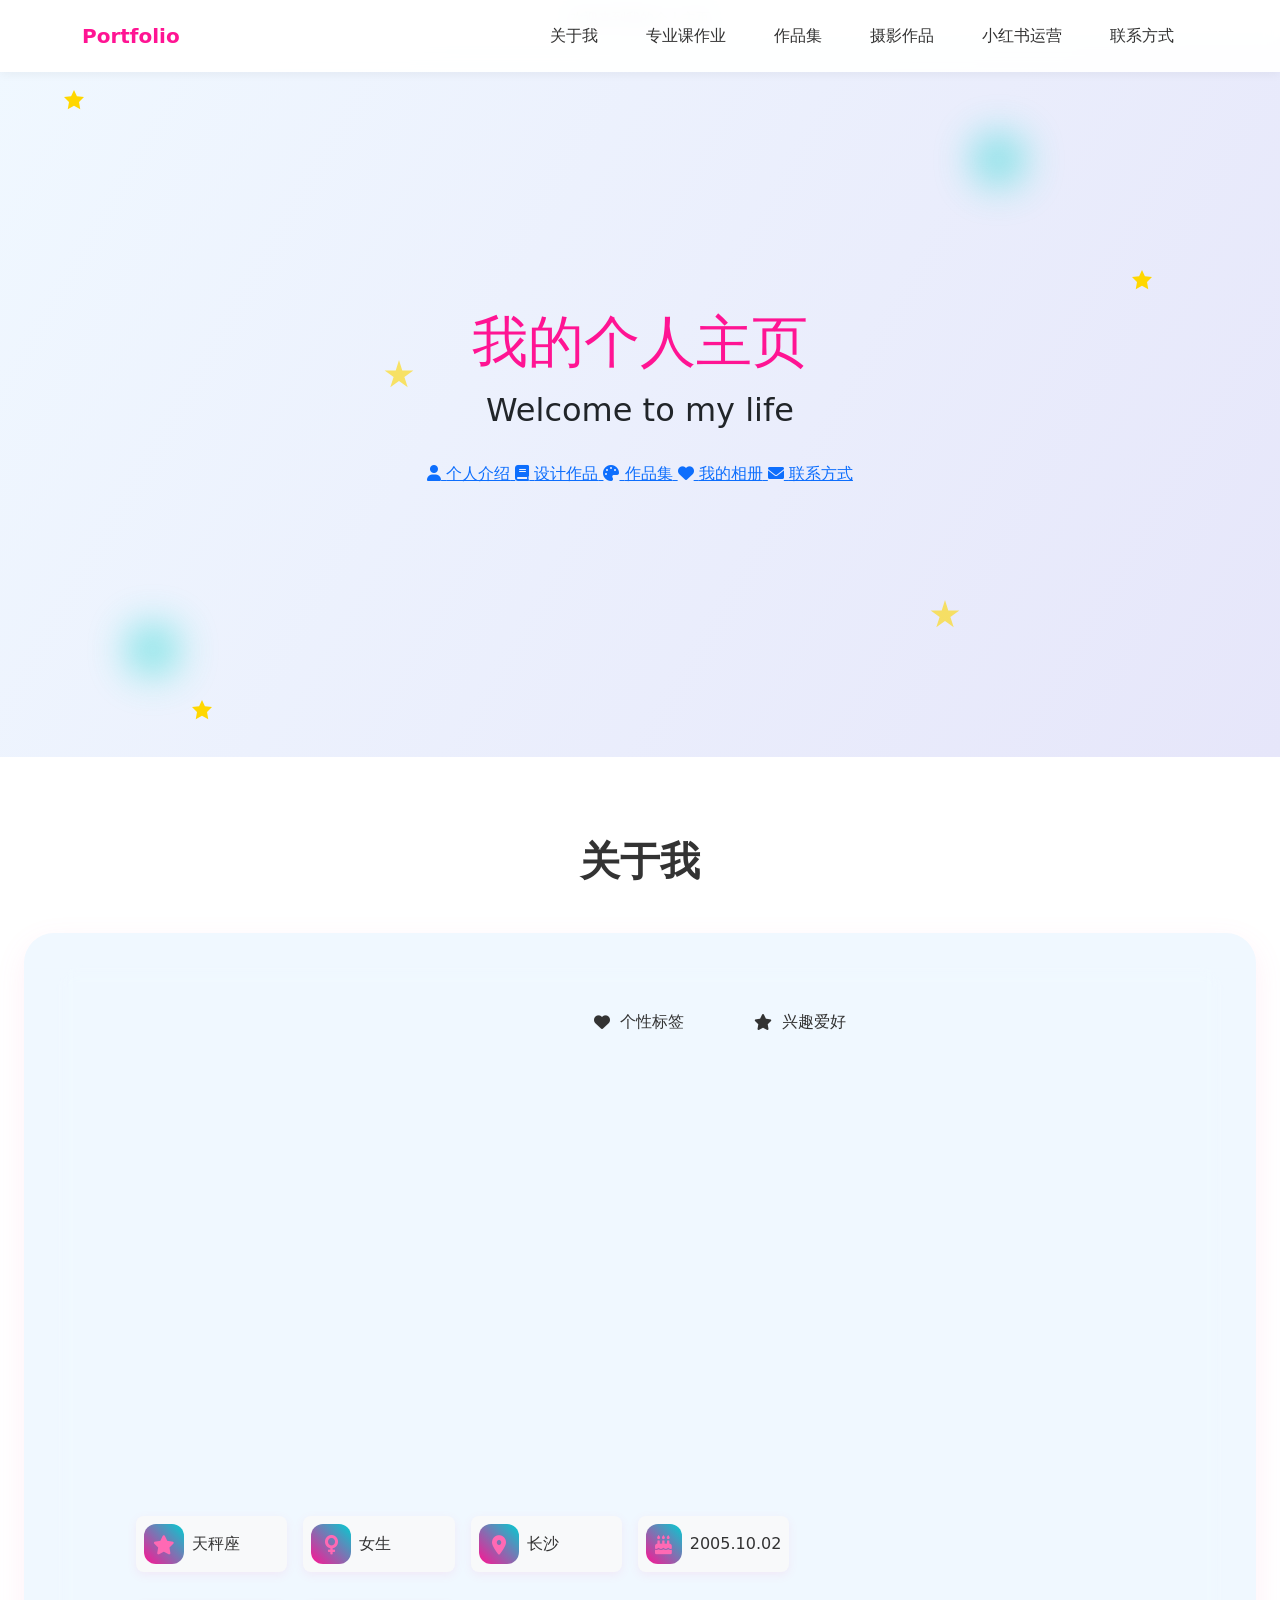
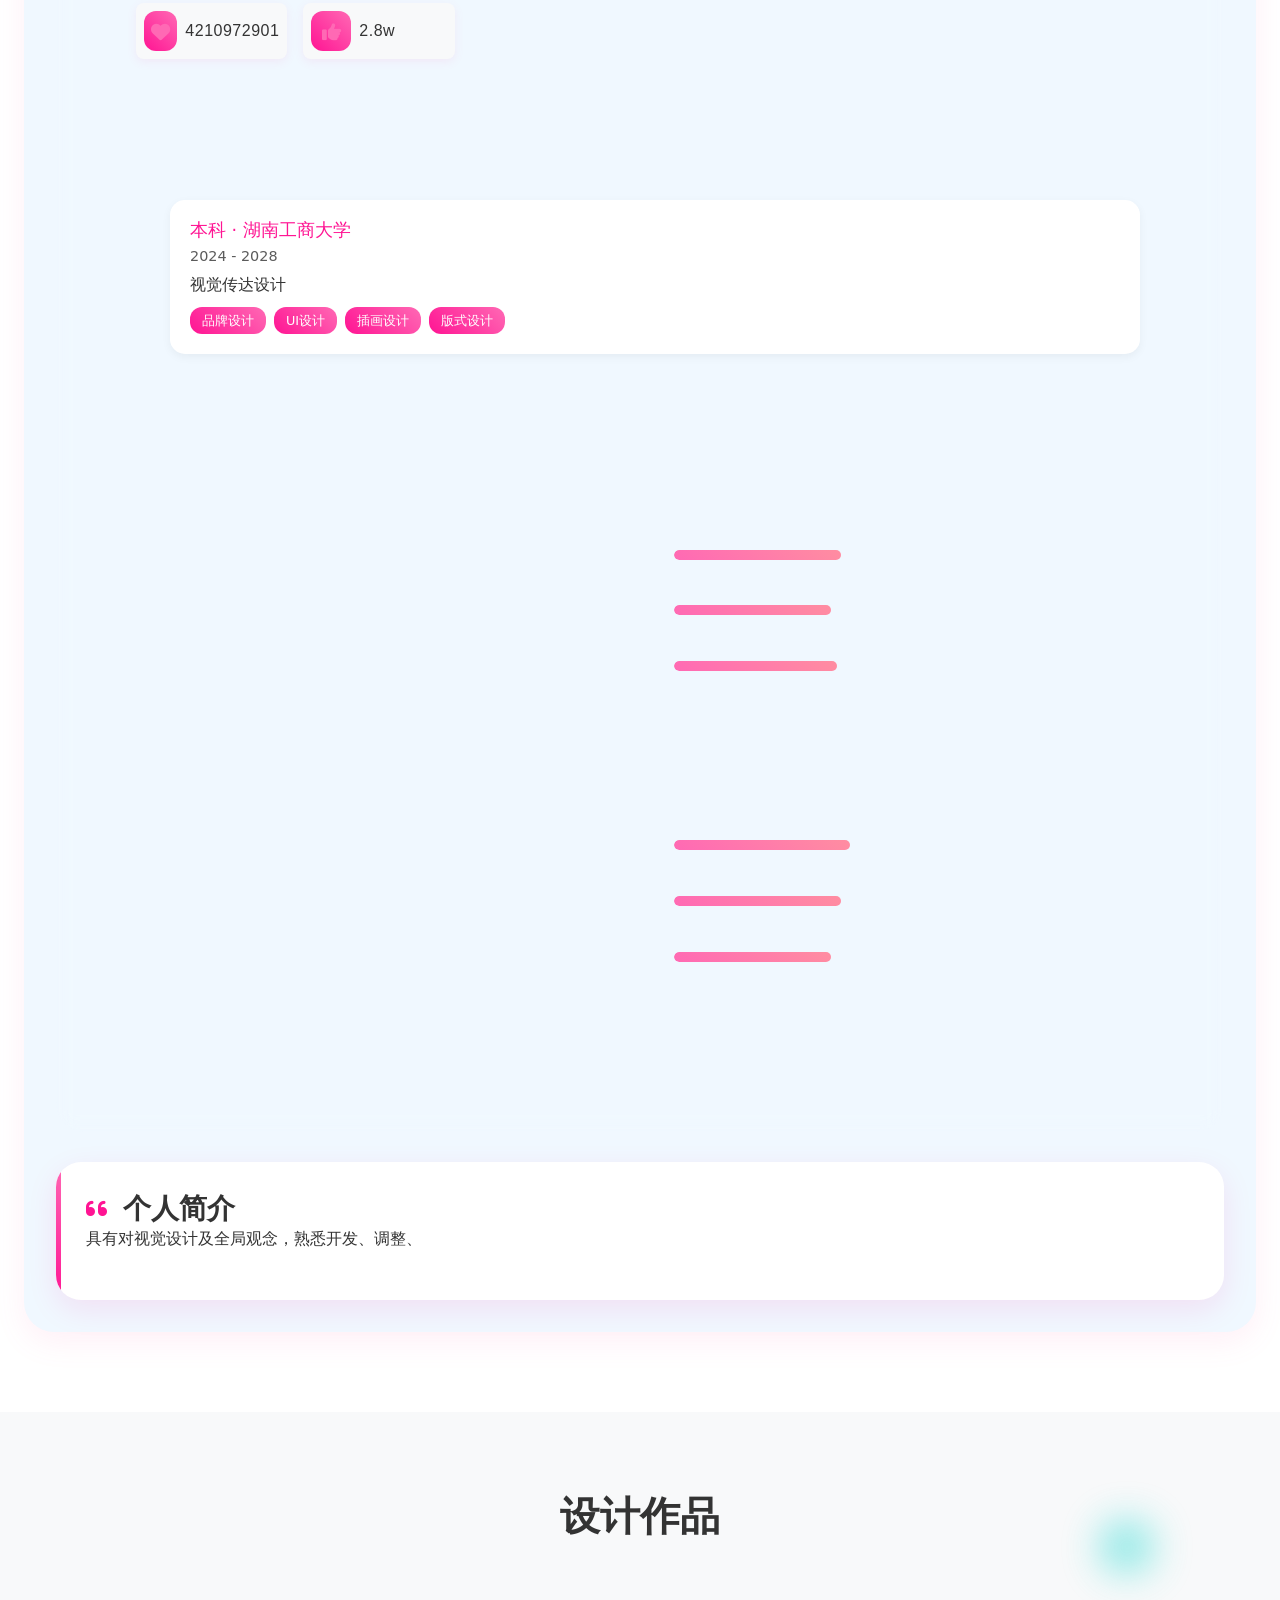
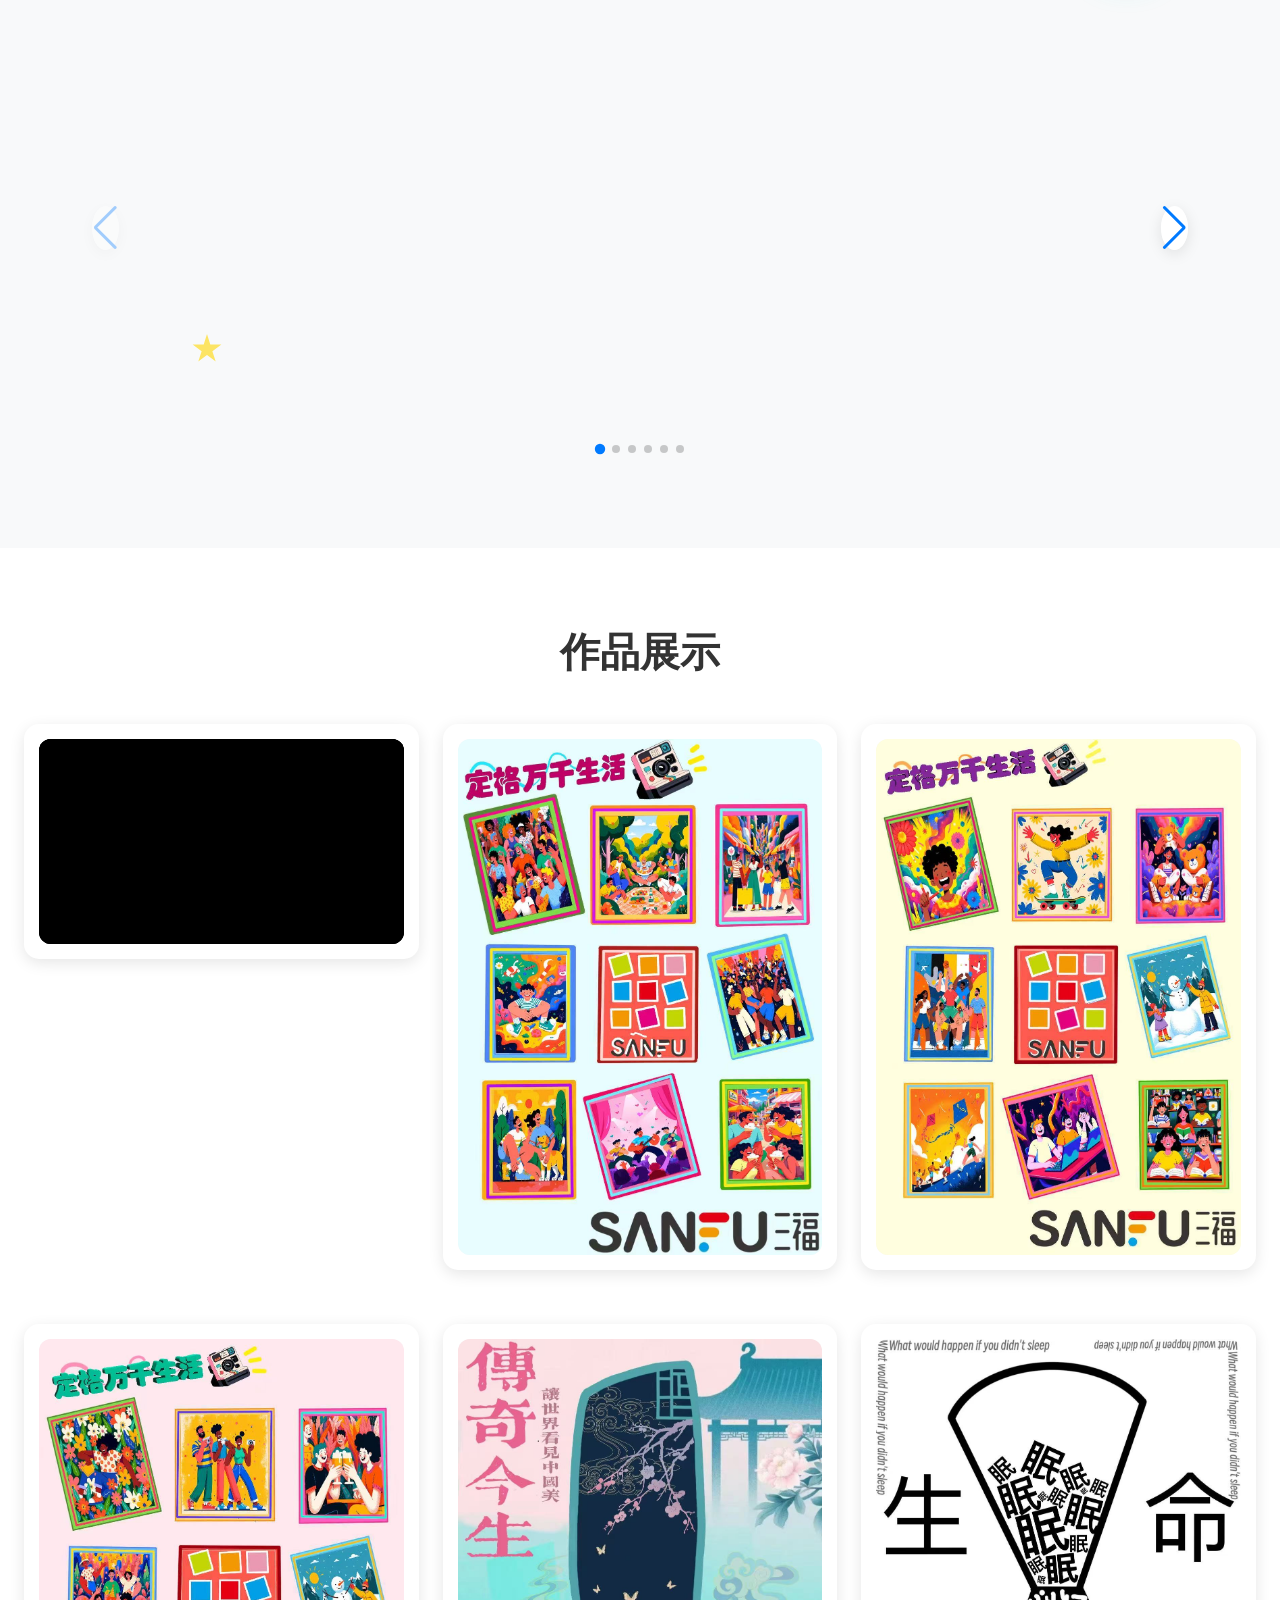
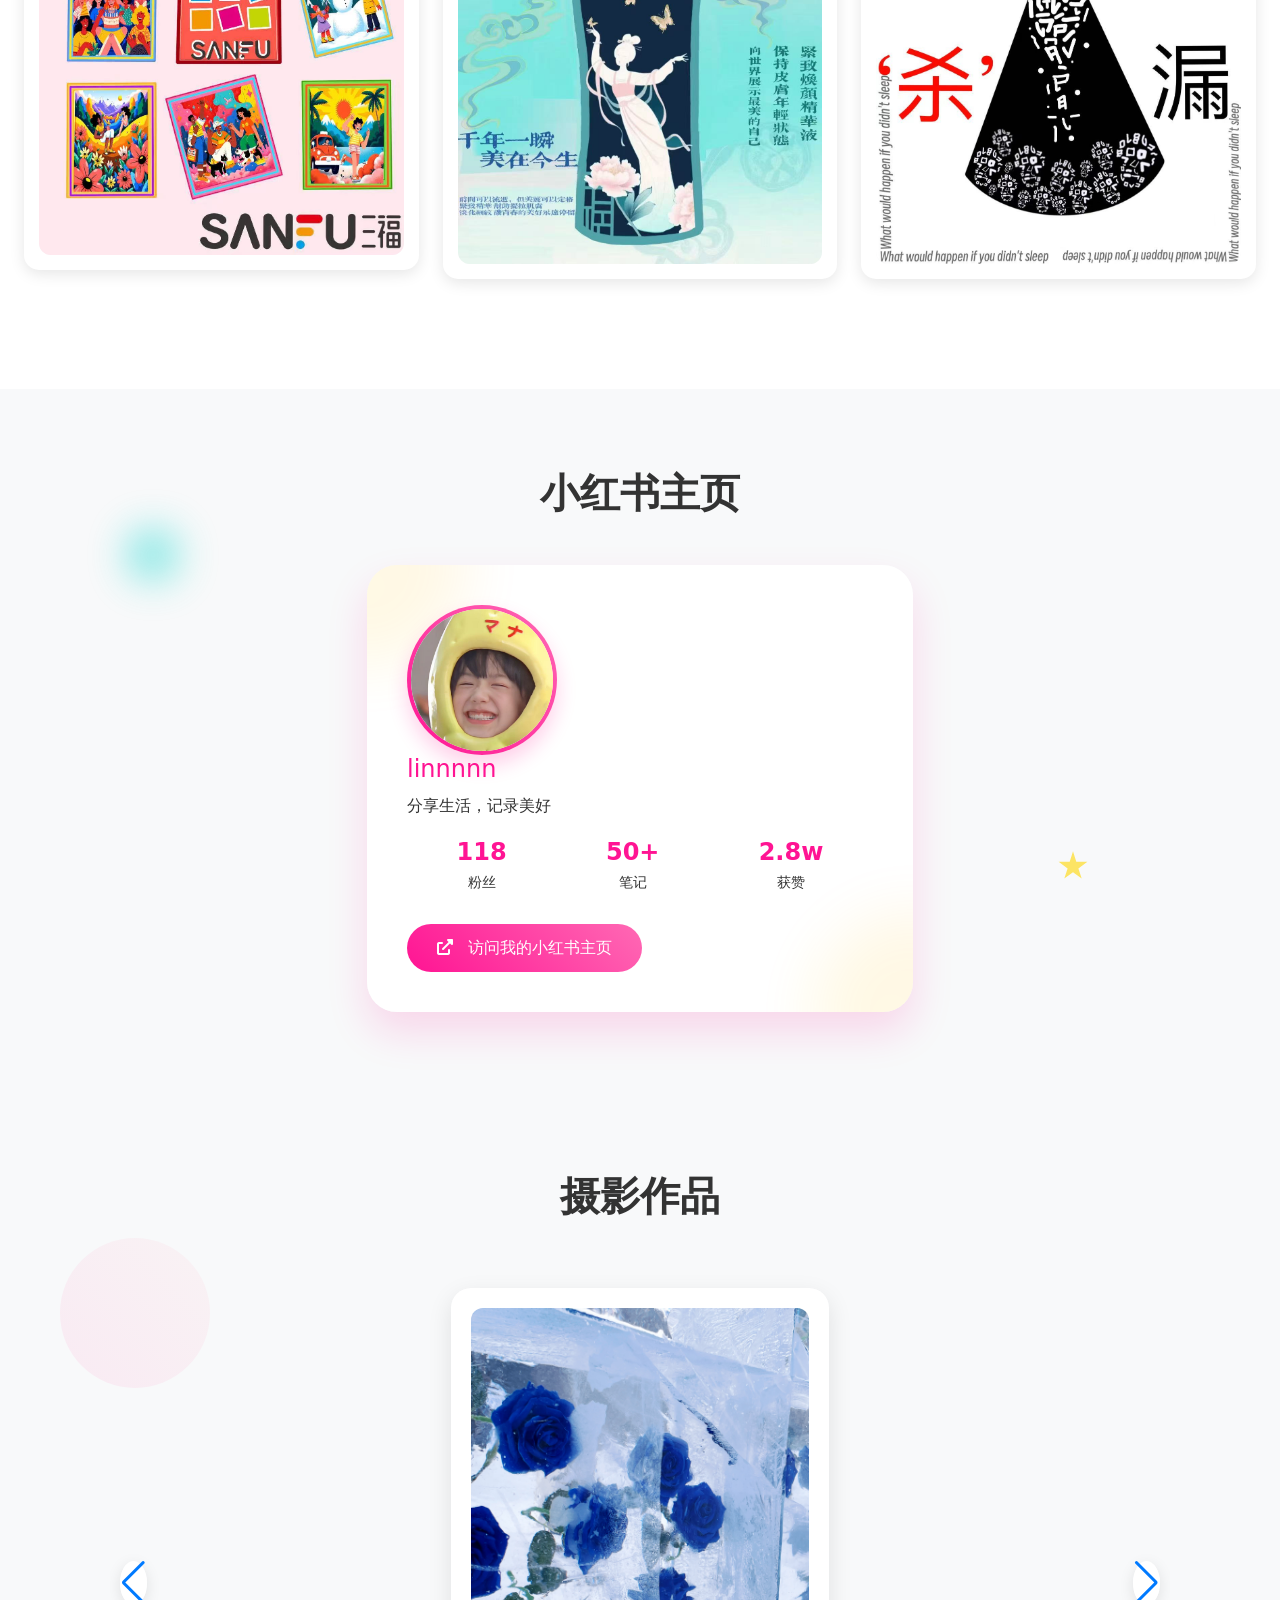
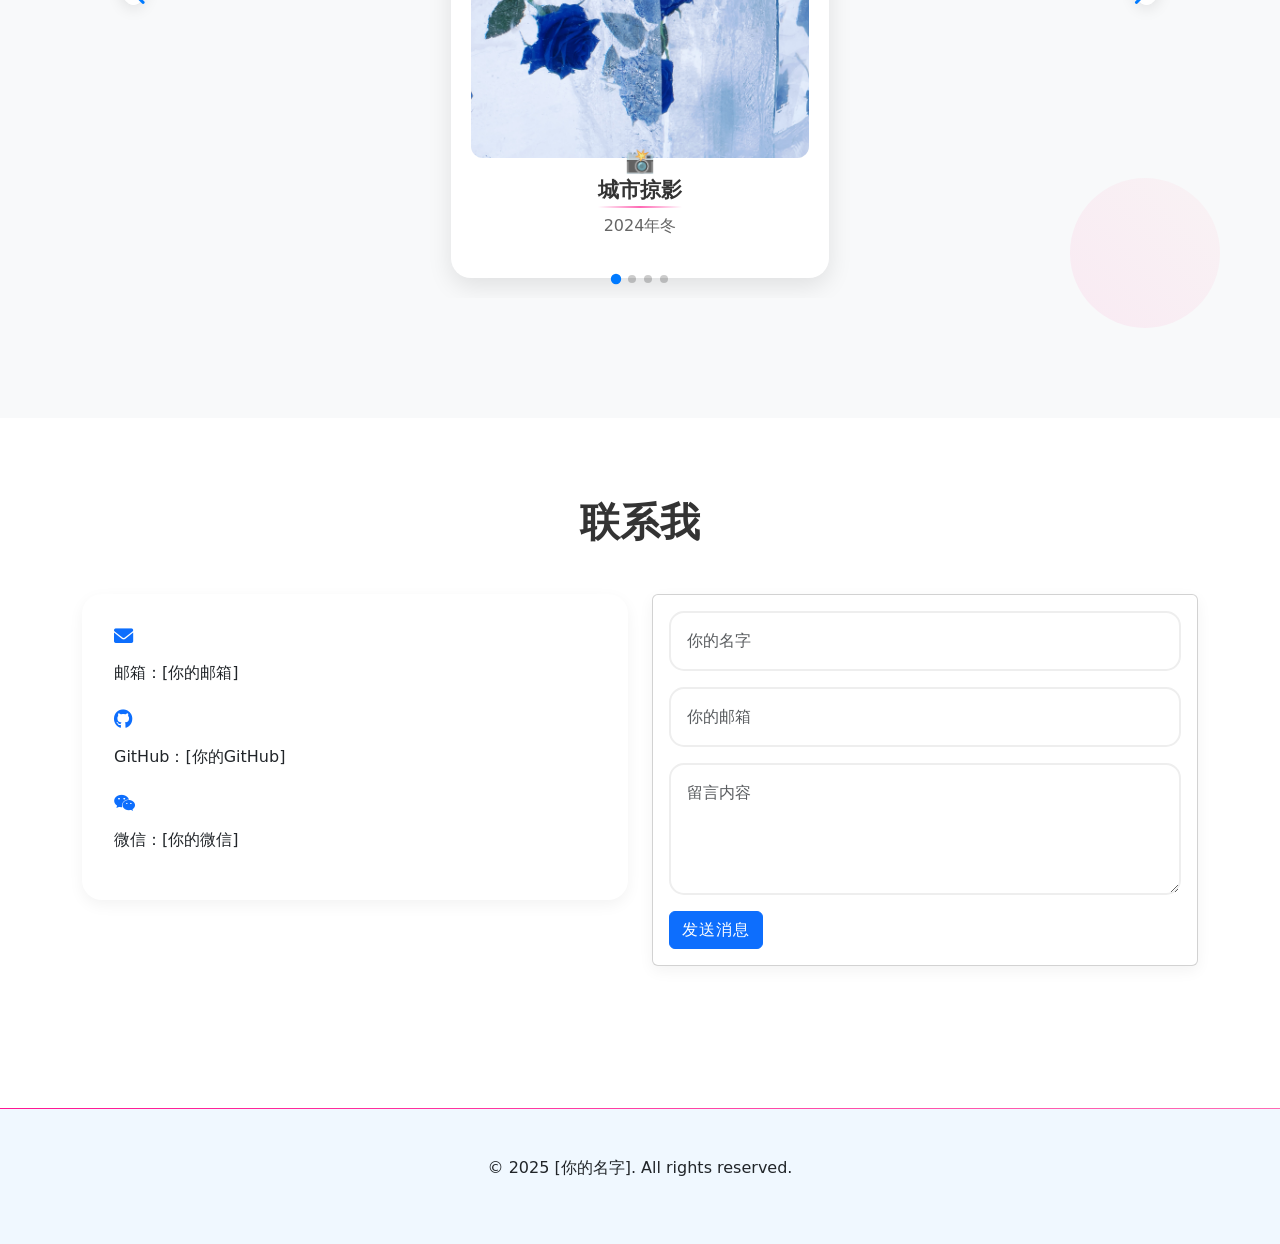
==== index.html @ 4d5d6fdb "Initial commit" ====
<!DOCTYPE html>
<html lang="zh-CN">
<head>
    <meta charset="UTF-8">
    <meta name="viewport" content="width=device-width, initial-scale=1.0">
    <title>个人作品集 & 简历展示</title>
    <link rel="stylesheet" href="styles.css">
    <link href="https://cdn.jsdelivr.net/npm/bootstrap@5.3.0/dist/css/bootstrap.min.css" rel="stylesheet">
    <link rel="stylesheet" href="https://cdnjs.cloudflare.com/ajax/libs/font-awesome/6.0.0/css/all.min.css">
    <link rel="stylesheet" href="https://cdn.jsdelivr.net/npm/swiper@11/swiper-bundle.min.css">
</head>
<body>
    <!-- 滚动进度条 -->
    <div class="scroll-progress"></div>

    <!-- 顶部通知栏 -->
    <div class="top-banner">
        欢迎来到我的个人主页
    </div>

    <!-- 导航栏 -->
    <nav class="navbar navbar-expand-lg fixed-top">
        <div class="container">
            <a class="navbar-brand" href="#home">Portfolio</a>
            <button class="navbar-toggler" type="button" data-bs-toggle="collapse" data-bs-target="#navbarNav">
                <span class="navbar-toggler-icon"></span>
            </button>
            <div class="collapse navbar-collapse" id="navbarNav">
                <ul class="navbar-nav ms-auto">
                    <li class="nav-item"><a class="nav-link" href="#about">关于我</a></li>
                    <li class="nav-item"><a class="nav-link" href="#academic">专业课作业</a></li>
                    <li class="nav-item"><a class="nav-link" href="#portfolio">作品集</a></li>
                    <li class="nav-item"><a class="nav-link" href="#photography">摄影作品</a></li>
                    <li class="nav-item"><a class="nav-link" href="#xiaohongshu">小红书运营</a></li>
                    <li class="nav-item"><a class="nav-link" href="#contact">联系方式</a></li>
                </ul>
            </div>
        </div>
    </nav>

    <!-- 主页部分 -->
    <section id="home" class="hero-section">
        <!-- 装饰性元素 -->
        <div class="floating-star" style="top: 10%; left: 5%;"></div>
        <div class="floating-star" style="top: 30%; right: 10%;"></div>
        <div class="floating-star" style="bottom: 20%; left: 15%;"></div>
        <div class="decoration-element circle" style="top: 15%; right: 20%;"></div>
        <div class="decoration-element circle" style="bottom: 25%; left: 10%;"></div>
        <div class="decoration-element star" style="top: 40%; left: 30%;"></div>
        <div class="decoration-element star" style="bottom: 30%; right: 25%;"></div>

        <div class="container">
            <div class="hero-content">
                <div class="hero-header">
                    <h1 class="main-title">我的个人主页</h1>
                    <h2 class="sub-title">Welcome to my life</h2>
                </div>
                <div class="hero-nav">
                    <a href="#about" class="nav-item">
                        <i class="fas fa-user"></i>
                        <span>个人介绍</span>
                    </a>
                    <a href="#academic" class="nav-item">
                        <i class="fas fa-book"></i>
                        <span>设计作品</span>
                    </a>
                    <a href="#portfolio" class="nav-item">
                        <i class="fas fa-palette"></i>
                        <span>作品集</span>
                    </a>
                    <a href="#xiaohongshu" class="nav-item">
                        <i class="fas fa-heart"></i>
                        <span>我的相册</span>
                    </a>
                    <a href="#contact" class="nav-item">
                        <i class="fas fa-envelope"></i>
                        <span>联系方式</span>
                    </a>
                </div>
            </div>
        </div>
    </section>

    <!-- 关于我 -->
    <section id="about" class="section fade-in-section">
        <div class="container-fluid px-4">
            <h2 class="section-title">关于我</h2>
            <div class="about-container">
                <div class="profile-tabs">
                    <div class="tab-nav">
                        <button class="tab-btn active" data-tab="basic">
                            <i class="fas fa-user-circle"></i>
                            <span>基本信息</span>
                        </button>
                        <button class="tab-btn" data-tab="personality">
                            <i class="fas fa-heart"></i>
                            <span>个性标签</span>
                        </button>
                        <button class="tab-btn" data-tab="interests">
                            <i class="fas fa-star"></i>
                            <span>兴趣爱好</span>
                        </button>
                    </div>

                    <div class="tab-content">
                        <!-- 基本信息标签页 -->
                        <div class="tab-pane active" id="basic">
                            <div class="profile-card">
                                <div class="profile-header row">
                                    <div class="col-lg-4">
                                        <div class="profile-avatar-container">
                                            <div class="profile-avatar">
                                                <div class="main-avatar-container">
                                                    <img src="照片1.jpg" alt="主头像" class="main-avatar">
                                                    <div class="avatar-decoration"></div>
                                                </div>
                                                <div class="avatar-collection">
                                                    <div class="mini-avatar-wrapper" data-tooltip="照片1">
                                                        <div class="mini-avatar">
                                                            <img src="照片1.jpg" alt="照片1">
                                                        </div>
                                                    </div>
                                                    <div class="mini-avatar-wrapper" data-tooltip="照片2">
                                                        <div class="mini-avatar">
                                                            <img src="照片2.jpg" alt="照片2">
                                                        </div>
                                                    </div>
                                                    <div class="mini-avatar-wrapper" data-tooltip="照片3">
                                                        <div class="mini-avatar">
                                                            <img src="照片3.jpg" alt="照片3">
                                                        </div>
                                                    </div>
                                                </div>
                                            </div>
                                        </div>
                                    </div>
                                    <div class="col-lg-8">
                                        <div class="profile-info">
                                            <div class="info-header">
                                                <div class="info-title-wrapper">
                                                    <div class="decoration-dot"></div>
                                                    <h3 class="profile-name">
                                                        <span class="name-text">linnnnn</span>
                                                        <span class="name-decoration">✨</span>
                                                        <div class="floating-hearts">
                                                            <i class="fas fa-heart"></i>
                                                            <i class="fas fa-heart"></i>
                                                            <i class="fas fa-heart"></i>
                                                        </div>
                                                    </h3>
                                                </div>
                                                <p class="profile-title">视觉传达设计学生</p>
                                                <div class="title-underline"></div>
                                            </div>
                                            <div class="info-grid">
                                                <div class="info-item" data-tooltip="我的星座">
                                                    <div class="info-icon-wrapper">
                                                        <i class="fas fa-star"></i>
                                                        <div class="icon-glow"></div>
                                                    </div>
                                                    <span>天秤座</span>
                                                    <div class="item-decoration"></div>
                                                </div>
                                                <div class="info-item" data-tooltip="我的性别">
                                                    <div class="info-icon-wrapper">
                                                        <i class="fas fa-venus"></i>
                                                        <div class="icon-glow"></div>
                                                    </div>
                                                    <span>女生</span>
                                                    <div class="item-decoration"></div>
                                                </div>
                                                <div class="info-item" data-tooltip="我的城市">
                                                    <div class="info-icon-wrapper">
                                                        <i class="fas fa-map-marker-alt"></i>
                                                        <div class="icon-glow"></div>
                                                    </div>
                                                    <span>长沙</span>
                                                    <div class="item-decoration"></div>
                                                </div>
                                                <div class="info-item" data-tooltip="我的生日">
                                                    <div class="info-icon-wrapper">
                                                        <i class="fas fa-birthday-cake"></i>
                                                        <div class="icon-glow"></div>
                                                    </div>
                                                    <span>2005.10.02</span>
                                                    <div class="item-decoration"></div>
                                                </div>
                                                <div class="info-item" data-tooltip="我的小红书">
                                                    <div class="info-icon-wrapper">
                                                        <i class="fas fa-heart"></i>
                                                        <div class="icon-glow"></div>
                                                    </div>
                                                    <span>4210972901</span>
                                                    <div class="item-decoration"></div>
                                                </div>
                                                <div class="info-item" data-tooltip="获赞数">
                                                    <div class="info-icon-wrapper">
                                                        <i class="fas fa-thumbs-up"></i>
                                                        <div class="icon-glow"></div>
                                                    </div>
                                                    <span>2.8w</span>
                                                    <div class="item-decoration"></div>
                                                </div>
                                            </div>
                                        </div>
                                    </div>
                                </div>

                                <!-- 教育经历时间轴 -->
                                <div class="education-timeline">
                                    <h4 class="timeline-title">
                                        <i class="fas fa-graduation-cap"></i>
                                        教育经历
                                    </h4>
                                    <div class="timeline-container">
                                        <div class="timeline-item">
                                            <div class="timeline-dot"></div>
                                            <div class="timeline-content">
                                                <h5>本科 · 湖南工商大学</h5>
                                                <p class="timeline-period">2024 - 2028</p>
                                                <p class="timeline-major">视觉传达设计</p>
                                                <div class="timeline-details">
                                                    <span class="detail-tag">品牌设计</span>
                                                    <span class="detail-tag">UI设计</span>
                                                    <span class="detail-tag">插画设计</span>
                                                    <span class="detail-tag">版式设计</span>
                                                </div>
                                            </div>
                                        </div>
                                    </div>
                                </div>

                                <!-- 专业技能展示 -->
                                <div class="skills-showcase">
                                    <h4 class="skills-title">
                                        <i class="fas fa-code-branch"></i>
                                        专业技能
                                    </h4>
                                    <div class="skills-container row">
                                        <div class="col-md-6">
                                            <div class="skill-category">
                                                <div class="category-header">
                                                    <i class="fas fa-palette"></i>
                                                    <span>设计技能</span>
                                                </div>
                                                <div class="skill-progress">
                                                    <div class="progress-label">品牌设计</div>
                                                    <div class="progress-bar">
                                                        <div class="progress-fill" style="width: 90%"></div>
                                                    </div>
                                                </div>
                                                <div class="skill-progress">
                                                    <div class="progress-label">UI设计</div>
                                                    <div class="progress-bar">
                                                        <div class="progress-fill" style="width: 85%"></div>
                                                    </div>
                                                </div>
                                                <div class="skill-progress">
                                                    <div class="progress-label">插画设计</div>
                                                    <div class="progress-bar">
                                                        <div class="progress-fill" style="width: 88%"></div>
                                                    </div>
                                                </div>
                                            </div>
                                        </div>
                                        <div class="col-md-6">
                                            <div class="skill-category">
                                                <div class="category-header">
                                                    <i class="fas fa-tools"></i>
                                                    <span>软件掌握</span>
                                                </div>
                                                <div class="skill-progress">
                                                    <div class="progress-label">Photoshop</div>
                                                    <div class="progress-bar">
                                                        <div class="progress-fill" style="width: 95%"></div>
                                                    </div>
                                                </div>
                                                <div class="skill-progress">
                                                    <div class="progress-label">Illustrator</div>
                                                    <div class="progress-bar">
                                                        <div class="progress-fill" style="width: 90%"></div>
                                                    </div>
                                                </div>
                                                <div class="skill-progress">
                                                    <div class="progress-label">Figma</div>
                                                    <div class="progress-bar">
                                                        <div class="progress-fill" style="width: 85%"></div>
                                                    </div>
                                                </div>
                                            </div>
                                        </div>
                                    </div>
                                </div>
                            </div>
                        </div>

                        <!-- 个性标签标签页 -->
                        <div class="tab-pane" id="personality">
                            <div class="personality-cloud">
                                <div class="tag-item" style="--delay: 0.1s">温柔细心</div>
                                <div class="tag-item" style="--delay: 0.2s">创意满分</div>
                                <div class="tag-item" style="--delay: 0.3s">积极乐观</div>
                                <div class="tag-item" style="--delay: 0.4s">热爱生活</div>
                                <div class="tag-item" style="--delay: 0.5s">善于沟通</div>
                                <div class="tag-item" style="--delay: 0.6s">学习能力强</div>
                                <div class="tag-item" style="--delay: 0.7s">责任心强</div>
                                <div class="tag-item" style="--delay: 0.8s">独立思考</div>
                            </div>
                        </div>

                        <!-- 兴趣爱好标签页 -->
                        <div class="tab-pane" id="interests">
                            <div class="interests-grid">
                                <div class="interest-card">
                                    <div class="interest-icon">
                                        <i class="fas fa-camera"></i>
                                    </div>
                                    <h4>摄影</h4>
                                    <p>记录生活中的美好瞬间</p>
                                </div>
                                <div class="interest-card">
                                    <div class="interest-icon">
                                        <i class="fas fa-palette"></i>
                                    </div>
                                    <h4>设计</h4>
                                    <p>探索视觉的无限可能</p>
                                </div>
                                <div class="interest-card">
                                    <div class="interest-icon">
                                        <i class="fas fa-plane"></i>
                                    </div>
                                    <h4>旅行</h4>
                                    <p>探索世界的每个角落</p>
                                </div>
                                <div class="interest-card">
                                    <div class="interest-icon">
                                        <i class="fas fa-book"></i>
                                    </div>
                                    <h4>阅读</h4>
                                    <p>汲取知识的养分</p>
                                </div>
                            </div>
                        </div>
                    </div>
                </div>

                <div class="about-description">
                    <div class="description-card">
                        <div class="card-header">
                            <i class="fas fa-quote-left"></i>
                            <h3>个人简介</h3>
                        </div>
                        <div class="card-content">
                            <p class="typing-text">具有对视觉设计及全局观念，熟悉开发、调整、探索等掌握能力。热爱学习、创新、自我修炼，具有良好的语言沟通能力及一定的文字功底，具有较强的沟通协调能力，学习能力和应用能力。</p>
                        </div>
                    </div>
                </div>
            </div>
        </div>

        <style>
        /* 关于我页面的样式 */
        .about-container {
            max-width: 1400px; /* 增加最大宽度 */
            margin: 0 auto;
            padding: 2rem;
        }

        .profile-card {
            background: white;
            border-radius: 15px;
            box-shadow: 0 4px 15px rgba(0,0,0,0.1);
            padding: 2rem;
        }

        .profile-header {
            margin-bottom: 2rem;
        }

        .profile-avatar-container {
            text-align: center;
            margin-bottom: 1.5rem;
        }

        .profile-avatar {
            width: 200px;
            height: 200px;
            margin: 0 auto;
            position: relative;
            border-radius: 50%;
            overflow: hidden;
        }

        .main-avatar {
            width: 100%;
            height: 100%;
            object-fit: cover;
        }

        .avatar-collection {
            display: flex;
            justify-content: center;
            gap: 1rem;
            margin-top: 1rem;
        }

        .mini-avatar {
            width: 60px;
            height: 60px;
            border-radius: 50%;
            overflow: hidden;
            cursor: pointer;
        }

        .mini-avatar img {
            width: 100%;
            height: 100%;
            object-fit: cover;
        }

        .profile-info {
            padding: 1rem;
        }

        .info-header {
            margin-bottom: 1.5rem;
        }

        .profile-name {
            font-size: 2rem;
            margin-bottom: 0.5rem;
        }

        .profile-title {
            color: #666;
            font-size: 1.2rem;
        }

        .info-grid {
            display: grid;
            grid-template-columns: repeat(auto-fit, minmax(150px, 1fr));
            gap: 1rem;
        }

        .info-item {
            display: flex;
            align-items: center;
            gap: 0.5rem;
            padding: 0.5rem;
            background: #f8f9fa;
            border-radius: 8px;
        }

        .info-item i {
            color: #ff69b4;
        }

        /* 技能展示样式 */
        .skills-showcase {
            margin-top: 2rem;
        }

        .skill-category {
            background: #f8f9fa;
            padding: 1.5rem;
            border-radius: 10px;
            margin-bottom: 1rem;
        }

        .category-header {
            display: flex;
            align-items: center;
            gap: 0.5rem;
            margin-bottom: 1rem;
            color: #ff69b4;
        }

        .skill-progress {
            margin-bottom: 1rem;
        }

        .progress-label {
            margin-bottom: 0.5rem;
        }

        .progress-bar {
            height: 10px;
            background: #e9ecef;
            border-radius: 5px;
            overflow: hidden;
        }

        .progress-fill {
            height: 100%;
            background: linear-gradient(45deg, #ff69b4, #ff8da1);
            border-radius: 5px;
            transition: width 0.3s ease;
        }

        /* 响应式调整 */
        @media (max-width: 768px) {
            .about-container {
                padding: 1rem;
            }

            .profile-card {
                padding: 1rem;
            }

            .info-grid {
                grid-template-columns: repeat(2, 1fr);
            }
        }
        </style>
    </section>

    <!-- 专业课作业 -->
    <section id="academic" class="section bg-light fade-in-section">
        <div class="decoration-element circle" style="top: 15%; right: 10%;"></div>
        <div class="decoration-element star" style="bottom: 25%; left: 15%;"></div>
        <div class="container">
            <h2 class="section-title">设计作品</h2>
            <div class="project-showcase">
                <div class="project-slider">
                    <div class="swiper-container project-swiper">
                        <div class="swiper-wrapper">
                            <div class="swiper-slide">
                                <div class="project-card">
                                    <div class="project-image">
                                        <div class="video-wrapper">
                                            <div class="video-loading">
                                                <div class="spinner"></div>
                                                <p>视频加载中...</p>
                                            </div>
                                            <video controls preload="metadata" controlsList="nodownload" class="project-video" poster="video-thumbnail.jpg">
                                                <source src="./作品视频.mp4" type="video/mp4">
                                                <source src="./作品视频.webm" type="video/webm">
                                                <source src="./作品视频.ogv" type="video/ogg">
                                                <div class="video-fallback">
                                                    <img src="video-thumbnail.jpg" alt="视频缩略图" class="fallback-img">
                                                    <div class="fallback-message">
                                                        <i class="fas fa-exclamation-circle"></i>
                                                        <p>抱歉，视频无法播放</p>
                                                        <a href="./作品视频.mp4" class="btn btn-primary btn-sm" download>
                                                            <i class="fas fa-download"></i> 下载视频
                                                        </a>
                                                    </div>
                                                </div>
                                            </video>
                                        </div>
                                        <div class="project-overlay">
                                            <h3>作品视频展示</h3>
                                            <p>项目演示视频</p>
                                        </div>
                                    </div>
                                </div>
                            </div>
                            <div class="swiper-slide">
                                <div class="project-card">
                                    <div class="project-image">
                                        <img src="定格万千生活1.jpg" alt="定格万千生活1">
                                        <div class="project-overlay">
                                            <h3>定格万千生活</h3>
                                            <p>大广赛参赛作品</p>
                                        </div>
                                    </div>
                                </div>
                            </div>
                            <div class="swiper-slide">
                                <div class="project-card">
                                    <div class="project-image">
                                        <img src="定格万千生活2.jpg" alt="定格万千生活2">
                                        <div class="project-overlay">
                                            <h3>定格万千生活</h3>
                                            <p>大广赛参赛作品</p>
                                        </div>
                                    </div>
                                </div>
                            </div>
                            <div class="swiper-slide">
                                <div class="project-card">
                                    <div class="project-image">
                                        <img src="定格万千生活3.jpg" alt="定格万千生活3">
                                        <div class="project-overlay">
                                            <h3>定格万千生活</h3>
                                            <p>大广赛参赛作品</p>
                                        </div>
                                    </div>
                                </div>
                            </div>
                            <div class="swiper-slide">
                                <div class="project-card">
                                    <div class="project-image">
                                        <img src="创意思维作业1.jpg" alt="创意思维作业1">
                                        <div class="project-overlay">
                                            <h3>创意思维作业</h3>
                                            <p>创意思维课程作业展示</p>
                                        </div>
                                    </div>
                                </div>
                            </div>
                            <div class="swiper-slide">
                                <div class="project-card">
                                    <div class="project-image">
                                        <img src="创意思维作业2.jpg" alt="创意思维作业2">
                                        <div class="project-overlay">
                                            <h3>创意思维作业</h3>
                                            <p>创意思维课程作业展示</p>
                                        </div>
                                    </div>
                                </div>
                            </div>
                        </div>
                        <div class="swiper-pagination"></div>
                        <div class="swiper-button-next"></div>
                        <div class="swiper-button-prev"></div>
                    </div>
                </div>
            </div>
        </div>

        <style>
        /* 更新动画栏样式，确保图片完整显示 */
        .project-image {
            width: 100%;
            height: auto;
            position: relative;
            overflow: hidden;
            background: white;
            padding: 20px;
            max-width: 600px; /* 限制最大宽度 */
            margin: 0 auto;
            border-radius: 8px;
        }

        .project-image img,
        .project-image video {
            width: 100%;
            height: auto;
            object-fit: contain;
            max-height: 400px; /* 限制最大高度 */
            display: block;
            margin: 0 auto;
            border-radius: 8px;
        }

        .project-overlay {
            position: absolute;
            bottom: 0;
            left: 0;
            right: 0;
            background: rgba(0, 0, 0, 0.7);
            padding: 15px;
            text-align: center;
            color: white;
            border-bottom-left-radius: 8px;
            border-bottom-right-radius: 8px;
        }

        .swiper-slide {
            height: auto;
            display: flex;
            align-items: center;
            justify-content: center;
            padding: 20px;
        }

        .project-card {
            width: 100%;
            max-width: 700px;
            margin: 0 auto;
            background: white;
            border-radius: 15px;
            overflow: hidden;
            box-shadow: 0 4px 15px rgba(0, 0, 0, 0.1);
        }

        /* 视频相关样式 */
        .project-video {
            width: 100%;
            max-width: 100%;
            height: auto;
            display: block;
            margin: 0 auto;
            background: #000;
            border-radius: 8px;
        }

        .video-wrapper {
            position: relative;
            width: 100%;
            background: #000;
            border-radius: 8px;
            overflow: hidden;
        }

        .video-loading {
            position: absolute;
            top: 0;
            left: 0;
            width: 100%;
            height: 100%;
            display: flex;
            flex-direction: column;
            align-items: center;
            justify-content: center;
            background: rgba(0, 0, 0, 0.7);
            color: white;
            z-index: 2;
        }

        .spinner {
            width: 40px;
            height: 40px;
            border: 4px solid rgba(255, 255, 255, 0.3);
            border-radius: 50%;
            border-top-color: #fff;
            animation: spin 1s ease-in-out infinite;
            margin-bottom: 10px;
        }

        @keyframes spin {
            to { transform: rotate(360deg); }
        }

        .video-fallback {
            position: relative;
            width: 100%;
            min-height: 200px;
            background: #f8f9fa;
            display: flex;
            flex-direction: column;
            align-items: center;
            justify-content: center;
            padding: 20px;
            text-align: center;
        }

        .fallback-img {
            max-width: 100%;
            height: auto;
            border-radius: 8px;
            margin-bottom: 15px;
        }

        .fallback-message {
            color: #666;
        }

        .fallback-message i {
            font-size: 2rem;
            color: #ff69b4;
            margin-bottom: 10px;
        }

        .fallback-message p {
            margin-bottom: 15px;
        }

        .fallback-message .btn {
            background: #ff69b4;
            border: none;
            padding: 8px 16px;
            transition: all 0.3s ease;
        }

        .fallback-message .btn:hover {
            background: #ff4d94;
            transform: translateY(-2px);
        }

        /* 视频控件样式优化 */
        video::-webkit-media-controls {
            background: linear-gradient(transparent, rgba(0, 0, 0, 0.7));
        }

        video::-webkit-media-controls-panel {
            padding: 0 10px;
        }

        video::-webkit-media-controls-play-button {
            color: #ff69b4;
        }

        video::-webkit-media-controls-timeline {
            height: 4px;
        }

        video::-webkit-media-controls-current-time-display,
        video::-webkit-media-controls-time-remaining-display {
            color: white;
            text-shadow: 0 1px 2px rgba(0, 0, 0, 0.5);
        }
        </style>
    </section>

    <!-- 作品集 -->
    <section id="portfolio" class="section fade-in-section">
        <div class="container-fluid px-4">
            <h2 class="section-title">作品展示</h2>
            <div class="portfolio-showcase">
                <div class="row g-4 justify-content-center">
                    <!-- 视频展示 -->
                    <div class="col-md-6 col-lg-4">
                        <div class="portfolio-item video-item">
                            <div class="portfolio-image">
                                <div class="video-wrapper">
                                    <div class="video-loading">
                                        <div class="spinner"></div>
                                        <p>视频加载中...</p>
                                    </div>
                                    <video class="img-fluid" controls preload="metadata" controlsList="nodownload" poster="video-thumbnail.jpg">
                                        <source src="./熬夜.mp4" type="video/mp4">
                                        <source src="./熬夜.webm" type="video/webm">
                                        <source src="./熬夜.ogv" type="video/ogg">
                                    </video>
                                    <div class="video-fallback">
                                        <img src="video-thumbnail.jpg" alt="视频缩略图" class="fallback-img">
                                        <div class="fallback-message">
                                            <i class="fas fa-exclamation-circle"></i>
                                            <p>抱歉，视频无法播放</p>
                                            <a href="./熬夜.mp4" class="btn btn-primary btn-sm" download>
                                                <i class="fas fa-download"></i> 下载视频
                                            </a>
                                        </div>
                                    </div>
                                </div>
                                <div class="portfolio-hover">
                                    <div class="hover-content">
                                        <h3>熬夜</h3>
                                        <p>创意短视频作品</p>
                                        <div class="video-play-icon">
                                            <i class="fas fa-play-circle"></i>
                                        </div>
                                    </div>
                                </div>
                            </div>
                        </div>
                    </div>
                    <!-- 图片展示 -->
                    <div class="col-md-6 col-lg-4">
                        <div class="portfolio-item">
                            <div class="portfolio-image">
                                <img src="定格万千生活1.jpg" alt="定格万千生活1" class="img-fluid">
                                <div class="portfolio-hover">
                                    <div class="hover-content">
                                        <h4>定格万千生活</h4>
                                        <p>大广赛作品</p>
                                    </div>
                                </div>
                            </div>
                        </div>
                    </div>
                    <div class="col-md-6 col-lg-4">
                        <div class="portfolio-item">
                            <div class="portfolio-image">
                                <img src="定格万千生活2.jpg" alt="定格万千生活2" class="img-fluid">
                                <div class="portfolio-hover">
                                    <div class="hover-content">
                                        <h4>定格万千生活</h4>
                                        <p>大广赛作品</p>
                                    </div>
                                </div>
                            </div>
                        </div>
                    </div>
                    <div class="col-md-6 col-lg-4">
                        <div class="portfolio-item">
                            <div class="portfolio-image">
                                <img src="定格万千生活3.jpg" alt="定格万千生活3" class="img-fluid">
                                <div class="portfolio-hover">
                                    <div class="hover-content">
                                        <h4>定格万千生活</h4>
                                        <p>大广赛作品</p>
                                    </div>
                                </div>
                            </div>
                        </div>
                    </div>
                    <div class="col-md-6 col-lg-4">
                        <div class="portfolio-item">
                            <div class="portfolio-image">
                                <img src="创意思维作业1.jpg" alt="创意思维作业1" class="img-fluid">
                                <div class="portfolio-hover">
                                    <div class="hover-content">
                                        <h4>创意思维作业</h4>
                                        <p>创意思维课程作业</p>
                                    </div>
                                </div>
                            </div>
                        </div>
                    </div>
                    <div class="col-md-6 col-lg-4">
                        <div class="portfolio-item">
                            <div class="portfolio-image">
                                <img src="创意思维作业2.jpg" alt="创意思维作业2" class="img-fluid">
                                <div class="portfolio-hover">
                                    <div class="hover-content">
                                        <h4>创意思维作业</h4>
                                        <p>创意思维课程作业</p>
                                    </div>
                                </div>
                            </div>
                        </div>
                    </div>
                </div>
            </div>
        </div>

        <style>
        /* 更新作品展示样式确保完整显示 */
        .portfolio-image {
            max-width: 800px;
            margin: 0 auto;
            position: relative;
            border-radius: 12px;
            overflow: hidden;
            background: #f8f9fa;
            display: flex;
            align-items: center;
            justify-content: center;
        }

        .portfolio-image img,
        .portfolio-image video {
            width: 100%;
            height: auto;
            object-fit: contain; /* 改回contain确保不裁剪 */
            max-height: none; /* 移除高度限制 */
            transition: transform 0.3s ease;
        }

        .video-item .portfolio-image {
            background: #000;
        }

        .video-item video {
            opacity: 0.9;
        }

        .portfolio-hover {
            position: absolute;
            top: 0;
            left: 0;
            width: 100%;
            height: 100%;
            background: rgba(0, 0, 0, 0.4);
            opacity: 0;
            transition: all 0.3s ease;
            display: flex;
            align-items: center;
            justify-content: center;
            backdrop-filter: blur(3px);
        }

        .portfolio-item:hover .portfolio-hover {
            opacity: 1;
        }

        .portfolio-item:hover img,
        .portfolio-item:hover video {
            transform: scale(1.05);
        }

        .hover-content {
            color: white;
            text-align: center;
            padding: 20px;
            transform: translateY(20px);
            transition: transform 0.3s ease;
        }

        .portfolio-item:hover .hover-content {
            transform: translateY(0);
        }

        .hover-content h4 {
            font-size: 1.5rem;
            margin-bottom: 10px;
            font-weight: 600;
        }

        .hover-content p {
            font-size: 1.1rem;
            margin-bottom: 15px;
            opacity: 0.9;
        }

        .video-play-icon {
            font-size: 3rem;
            margin-top: 15px;
            opacity: 0.9;
            transition: transform 0.3s ease;
        }

        .video-play-icon:hover {
            transform: scale(1.1);
        }

        .portfolio-item {
            margin-bottom: 30px;
            transition: transform 0.3s ease;
            background: #fff;
            padding: 15px;
            border-radius: 15px;
            box-shadow: 0 4px 15px rgba(0, 0, 0, 0.1);
        }

        .portfolio-item:hover {
            transform: translateY(-5px);
        }
        </style>
    </section>

    <!-- 小红书运营 -->
    <section id="xiaohongshu" class="section bg-light fade-in-section">
        <div class="decoration-element circle" style="top: 20%; left: 10%;"></div>
        <div class="decoration-element star" style="bottom: 30%; right: 15%;"></div>
        <div class="container">
            <h2 class="section-title">小红书主页</h2>
            <div class="row">
                <div class="col-md-6 offset-md-3">
                    <div class="xhs-card">
                        <div class="xhs-profile">
                            <img src="小红书.jpg" alt="小红书头像" class="xhs-avatar">
                            <div class="xhs-info">
                                <h3 class="xhs-name">linnnnn</h3>
                                <p class="xhs-desc">分享生活，记录美好</p>
                            </div>
                        </div>
                        <div class="xhs-stats">
                            <div class="stat-item">
                                <span class="stat-number">118</span>
                                <span class="stat-label">粉丝</span>
                            </div>
                            <div class="stat-item">
                                <span class="stat-number">50+</span>
                                <span class="stat-label">笔记</span>
                            </div>
                            <div class="stat-item">
                                <span class="stat-number">2.8w</span>
                                <span class="stat-label">获赞</span>
                            </div>
                        </div>
                        <a href="https://www.xiaohongshu.com/user/profile/60436160000000000100007e" target="_blank" class="xhs-link">
                            <i class="fas fa-external-link-alt"></i>
                            访问我的小红书主页
                        </a>
                    </div>
                </div>
            </div>
        </div>
    </section>

    <!-- 摄影作品 -->
    <section id="photography" class="section bg-light fade-in-section">
        <div class="container">
            <h2 class="section-title">摄影作品</h2>
            <div class="photo-showcase">
                <div class="swiper photo-swiper">
                    <div class="swiper-wrapper">
                        <div class="swiper-slide">
                            <div class="photo-card">
                                <img src="摄影1.jpg" alt="摄影作品1">
                                <div class="photo-info">
                                    <h3>城市掠影</h3>
                                    <p>2024年冬</p>
                                </div>
                            </div>
                        </div>
                        <div class="swiper-slide">
                            <div class="photo-card">
                                <img src="摄影2.jpg" alt="摄影作品2">
                                <div class="photo-info">
                                    <h3>街头即景</h3>
                                    <p>2024年夏</p>
                                </div>
                            </div>
                        </div>
                        <div class="swiper-slide">
                            <div class="photo-card">
                                <img src="摄影3.jpg" alt="摄影作品3">
                                <div class="photo-info">
                                    <h3>自然印象</h3>
                                    <p>2024年冬</p>
                                </div>
                            </div>
                        </div>
                        <div class="swiper-slide">
                            <div class="photo-card">
                                <img src="摄影4.jpg" alt="摄影作品4">
                                <div class="photo-info">
                                    <h3>光影交错</h3>
                                    <p>2024年冬</p>
                                </div>
                            </div>
                        </div>
                    </div>
                    <div class="swiper-pagination"></div>
                    <div class="swiper-button-next"></div>
                    <div class="swiper-button-prev"></div>
                </div>
            </div>
        </div>
    </section>

    <!-- 联系方式 -->
    <section id="contact" class="section fade-in-section">
        <div class="container">
            <h2 class="section-title">联系我</h2>
            <div class="row">
                <div class="col-md-6">
                    <div class="contact-info">
                        <div class="contact-icon-container mb-4">
                            <i class="fas fa-envelope fa-3x text-primary mb-3"></i>
                            <p>邮箱：[你的邮箱]</p>
                        </div>
                        <div class="contact-icon-container mb-4">
                            <i class="fab fa-github fa-3x text-primary mb-3"></i>
                            <p>GitHub：[你的GitHub]</p>
                        </div>
                        <div class="contact-icon-container">
                            <i class="fab fa-weixin fa-3x text-primary mb-3"></i>
                            <p>微信：[你的微信]</p>
                        </div>
                    </div>
                </div>
                <div class="col-md-6">
                    <form id="contact-form" class="card">
                        <div class="card-body">
                            <div class="mb-3">
                                <input type="text" class="form-control" placeholder="你的名字">
                            </div>
                            <div class="mb-3">
                                <input type="email" class="form-control" placeholder="你的邮箱">
                            </div>
                            <div class="mb-3">
                                <textarea class="form-control" rows="4" placeholder="留言内容"></textarea>
                            </div>
                            <button type="submit" class="btn btn-primary">发送消息</button>
                        </div>
                    </form>
                </div>
            </div>
        </div>
    </section>

    <!-- 页脚 -->
    <footer class="footer">
        <div class="container">
            <div class="row">
                <div class="col-md-12 text-center">
                    <p>&copy; 2025 [你的名字]. All rights reserved.</p>
                </div>
            </div>
        </div>
    </footer>

    <script src="https://cdn.jsdelivr.net/npm/bootstrap@5.3.0/dist/js/bootstrap.bundle.min.js"></script>
    <script src="https://cdn.jsdelivr.net/npm/swiper@11/swiper-bundle.min.js"></script>
    <script src="script.js"></script>
</body>
</html>
---- styles.css ----
/* 全局变量 */
:root {
    --primary-color: #FF1493;
    --secondary-color: #00CED1;
    --accent-color-1: #FFD700;
    --accent-color-2: #FF4500;
    --accent-color-3: #32CD32;
    --background-color: #F0F8FF;
    --text-color: #333333;
    --white: #ffffff;
    --gradient-1: linear-gradient(45deg, #FF1493, #FF69B4);
    --gradient-2: linear-gradient(135deg, #00CED1, #40E0D0);
    --gradient-3: linear-gradient(45deg, #FFD700, #FFA500);
}

/* 基础样式 */
* {
    margin: 0;
    padding: 0;
    box-sizing: border-box;
}

body {
    font-family: 'Helvetica Neue', Arial, sans-serif;
    line-height: 1.6;
    color: var(--text-color);
    background-color: var(--white);
}

/* 通用组件 */
.section {
    padding: 80px 0;
}

.section-title {
    text-align: center;
    margin-bottom: 3rem;
    font-size: 2.5rem;
    font-weight: bold;
    color: var(--text-color);
}

/* 导航栏 */
.navbar {
    background: rgba(255, 255, 255, 0.95);
    backdrop-filter: blur(10px);
    box-shadow: 0 2px 10px rgba(0,0,0,0.05);
}

.navbar-brand {
    font-weight: bold;
    font-size: 2rem;
    color: var(--primary-color) !important;
}

.nav-link {
    color: var(--text-color) !important;
    margin: 0 1rem;
    font-weight: 500;
    transition: color 0.3s;
}

.nav-link:hover {
    color: var(--primary-color) !important;
}

/* 主页部分 */
.hero-section {
    min-height: 80vh;
    background: linear-gradient(120deg, var(--background-color), #E6E6FA);
    display: flex;
    align-items: center;
    padding: 120px 0;
}

.hero-content {
    text-align: center;
}

.main-title {
    font-size: 3.5rem;
    color: var(--primary-color);
    margin-bottom: 1rem;
    animation: fadeInUp 1s ease;
}

.sub-title {
    font-size: 2rem;
    margin-bottom: 2rem;
    animation: fadeInUp 1s ease 0.2s;
}

/* 卡片样式 */
.card {
    background: var(--white);
    border-radius: 15px;
    box-shadow: 0 5px 15px rgba(0,0,0,0.1);
    transition: transform 0.3s;
    overflow: hidden;
}

.card:hover {
    transform: translateY(-5px);
}

/* 作品展示 */
.portfolio-item {
    position: relative;
    border-radius: 12px;
    overflow: hidden;
    margin-bottom: 30px;
}

.portfolio-image {
    position: relative;
    overflow: hidden;
}

.portfolio-image img,
.portfolio-image video {
    width: 100%;
    height: auto;
    object-fit: cover;
    transition: transform 0.5s;
}

.portfolio-hover {
    position: absolute;
    inset: 0;
    background: rgba(0,0,0,0.4);
    opacity: 0;
    display: flex;
    align-items: center;
    justify-content: center;
    transition: opacity 0.3s;
    backdrop-filter: blur(3px);
}

.portfolio-item:hover .portfolio-hover {
    opacity: 1;
}

.portfolio-item:hover img {
    transform: scale(1.05);
}

/* 动画 */
@keyframes fadeInUp {
    from {
        opacity: 0;
        transform: translateY(20px);
    }
    to {
        opacity: 1;
        transform: translateY(0);
    }
}

/* 响应式调整 */
@media (max-width: 768px) {
    .hero-section {
        padding: 60px 0;
    }
    
    .main-title {
        font-size: 2.5rem;
    }
    
    .sub-title {
        font-size: 1.5rem;
    }
    
    .section {
        padding: 40px 0;
    }
}

/* 顶部通知栏 */
.top-banner {
    background-color: var(--background-color);
    color: var(--text-color);
    text-align: center;
    padding: 8px 0;
    font-size: 14px;
}

/* 关于我部分样式 */
.about-container {
    background: var(--background-color);
    border-radius: 30px;
    padding: 30px;
    box-shadow: 0 10px 30px rgba(255, 105, 180, 0.1);
}

.profile-card {
    background: var(--white);
    border-radius: 20px;
    padding: 30px;
    margin-bottom: 30px;
    box-shadow: 0 5px 15px rgba(0, 0, 0, 0.05);
    border: 2px solid #FFB6C1;
}

.profile-header {
    display: flex;
    gap: 30px;
    margin-bottom: 30px;
}

.profile-avatar {
    flex-shrink: 0;
}

/* 头像集合样式增强 */
.main-avatar-container {
    position: relative;
    width: 200px;
    height: 200px;
    margin: 0 auto 20px;
    border-radius: 50%;
    padding: 8px;
    background: linear-gradient(45deg, var(--primary-color), var(--secondary-color));
}

.main-avatar {
    width: 100%;
    height: 100%;
    border-radius: 50%;
    object-fit: cover;
    border: 4px solid white;
    transition: transform 0.3s ease;
}

.main-avatar:hover {
    transform: scale(1.05);
}

.avatar-collection {
    display: flex;
    justify-content: center;
    gap: 15px;
    margin-top: 20px;
}

.mini-avatar-wrapper {
    position: relative;
    width: 60px;
    height: 60px;
    border-radius: 50%;
    padding: 3px;
    background: linear-gradient(45deg, var(--primary-color), var(--secondary-color));
    cursor: pointer;
    transition: all 0.3s ease;
}

.mini-avatar-wrapper:hover {
    transform: translateY(-5px) rotate(5deg);
}

.mini-avatar {
    width: 100%;
    height: 100%;
    border-radius: 50%;
    overflow: hidden;
    border: 2px solid white;
}

.mini-avatar img {
    width: 100%;
    height: 100%;
    object-fit: cover;
    transition: transform 0.3s ease;
}

.mini-avatar:hover img {
    transform: scale(1.1);
}

.avatar-decoration {
    position: absolute;
    top: -10px;
    right: -10px;
    width: 30px;
    height: 30px;
    background: var(--white);
    border-radius: 50%;
    display: flex;
    align-items: center;
    justify-content: center;
    box-shadow: 0 3px 10px rgba(255, 105, 180, 0.2);
    animation: float 3s ease-in-out infinite;
}

.avatar-decoration::before {
    content: '✨';
    font-size: 16px;
    background: linear-gradient(45deg, var(--primary-color), var(--secondary-color));
    -webkit-background-clip: text;
    -webkit-text-fill-color: transparent;
}

.profile-info {
    flex-grow: 1;
    background: #FFF5F6;
    border-radius: 15px;
    padding: 20px;
}

.info-item {
    margin-bottom: 15px;
    display: flex;
    align-items: center;
}

.info-item .label {
    color: #FF69B4;
    font-weight: 600;
    width: 80px;
}

.info-item .value {
    color: var(--text-color);
}

.profile-description {
    background: #FFF5F6;
    border-radius: 15px;
    padding: 20px;
}

.description-header {
    display: flex;
    align-items: center;
    margin-bottom: 15px;
    color: #FF69B4;
}

.description-header i {
    margin-right: 10px;
    font-size: 1.2rem;
}

.description-text {
    color: var(--text-color);
    line-height: 1.8;
}

/* 技能部分样式 */
.skills-section {
    background: var(--white);
    border-radius: 20px;
    padding: 30px;
    margin-bottom: 30px;
    box-shadow: 0 5px 15px rgba(0, 0, 0, 0.05);
    border: 2px solid #FFB6C1;
}

.skills-header {
    display: flex;
    align-items: center;
    margin-bottom: 25px;
    color: #FF69B4;
}

.skills-header i {
    margin-right: 10px;
    font-size: 1.2rem;
}

.skills-grid {
    display: grid;
    grid-template-columns: repeat(auto-fit, minmax(200px, 1fr));
    gap: 20px;
}

.skill-bubble {
    position: relative;
    overflow: hidden;
    background: rgba(255, 255, 255, 0.9);
    backdrop-filter: blur(10px);
    border-radius: 25px;
    padding: 25px;
    transition: all 0.4s cubic-bezier(0.4, 0, 0.2, 1);
}

.skill-bubble::before {
    content: '';
    position: absolute;
    top: 0;
    left: 0;
    width: 100%;
    height: 100%;
    background: linear-gradient(45deg, transparent, rgba(255, 20, 147, 0.1), transparent);
    transform: translateX(-100%);
    transition: transform 0.6s ease;
}

.skill-bubble:hover::before {
    transform: translateX(100%);
}

.skill-bubble i {
    font-size: 3rem;
    margin-bottom: 15px;
    background: var(--gradient-2);
    -webkit-background-clip: text;
    -webkit-text-fill-color: transparent;
    filter: drop-shadow(2px 2px 2px rgba(0, 0, 0, 0.1));
}

.skill-bubble span {
    display: block;
    margin-bottom: 10px;
    color: var(--text-color);
    font-weight: 500;
}

.skill-level {
    height: 6px;
    background: rgba(255, 105, 180, 0.1);
    border-radius: 3px;
    overflow: hidden;
}

.level-bar {
    height: 100%;
    background: linear-gradient(to right, #FF69B4, #FFB6C1);
    border-radius: 3px;
    transition: width 1s ease;
}

/* 联系方式卡片样式 */
.contact-info-card {
    background: var(--white);
    border-radius: 20px;
    padding: 30px;
    box-shadow: 0 5px 15px rgba(0, 0, 0, 0.05);
    border: 2px solid #FFB6C1;
}

.contact-header {
    display: flex;
    align-items: center;
    margin-bottom: 20px;
    color: #FF69B4;
}

.contact-header i {
    margin-right: 10px;
    font-size: 1.2rem;
}

.contact-content {
    display: grid;
    gap: 15px;
}

.contact-item {
    display: flex;
    align-items: center;
    padding: 15px;
    background: #FFF5F6;
    border-radius: 10px;
    transition: transform 0.3s ease;
}

.contact-item:hover {
    transform: translateX(10px);
}

.contact-item i {
    color: #FF69B4;
    margin-right: 15px;
    font-size: 1.2rem;
}

.contact-item span {
    color: var(--text-color);
}

/* 装饰元素 */
.about-container::before,
.about-container::after {
    content: '';
    position: absolute;
    width: 100px;
    height: 100px;
    background: url('star.svg') no-repeat center;
    opacity: 0.1;
}

.about-container::before {
    top: -50px;
    left: -50px;
    transform: rotate(-45deg);
}

.about-container::after {
    bottom: -50px;
    right: -50px;
    transform: rotate(45deg);
}

/* 技能卡片样式 */
.card {
    position: relative;
    overflow: hidden;
    border: none;
    border-radius: 20px;
    box-shadow: 0 5px 15px rgba(0, 0, 0, 0.05);
    transition: all 0.3s ease;
    background-color: var(--white);
    margin-bottom: 30px;
}

.card::before {
    content: '';
    position: absolute;
    top: 0;
    left: 0;
    width: 100%;
    height: 100%;
    background: var(--gradient-2);
    opacity: 0;
    transition: opacity 0.3s ease;
    z-index: 0;
}

.card:hover {
    transform: translateY(-10px);
    box-shadow: 0 8px 25px rgba(255, 105, 180, 0.2);
}

.card:hover::before {
    opacity: 0.05;
}

.card-body {
    position: relative;
    z-index: 1;
}

.card-title {
    color: var(--primary-color);
    font-weight: bold;
    margin-bottom: 1rem;
}

.card-text {
    color: var(--text-color);
}

/* 技能标签样式 */
.skill-tag {
    display: inline-block;
    padding: 5px 15px;
    margin: 5px;
    border-radius: 20px;
    background: var(--gradient-1);
    color: var(--white);
    font-size: 0.9rem;
    transition: transform 0.3s ease;
}

.skill-tag:hover {
    transform: scale(1.05);
}

/* 作品集样式 */
.portfolio-card {
    position: relative;
    overflow: hidden;
    border-radius: 20px;
    margin-bottom: 30px;
}

.portfolio-card img {
    width: 100%;
    height: 300px;
    object-fit: cover;
    transition: transform 0.5s ease;
}

.portfolio-card:hover img {
    transform: scale(1.05);
}

.portfolio-overlay {
    position: absolute;
    top: 0;
    left: 0;
    width: 100%;
    height: 100%;
    background: linear-gradient(to bottom, transparent, rgba(0, 0, 0, 0.7));
    opacity: 0;
    transition: opacity 0.3s ease;
    display: flex;
    align-items: flex-end;
    padding: 20px;
}

.portfolio-card:hover .portfolio-overlay {
    opacity: 1;
}

/* 小红书运营部分 */
.xhs-post {
    background: var(--white);
    padding: 2rem;
    border-radius: 20px;
    box-shadow: 0 5px 15px rgba(0, 0, 0, 0.05);
    margin-bottom: 2rem;
    transition: transform 0.3s ease;
}

.xhs-post:hover {
    transform: translateY(-5px);
}

/* 联系方式样式 */
.contact-info {
    background: var(--white);
    padding: 2rem;
    border-radius: 20px;
    box-shadow: 0 5px 15px rgba(0, 0, 0, 0.05);
}

.contact-info i {
    color: var(--primary-color);
    margin-right: 10px;
    font-size: 1.2rem;
    transition: transform 0.3s ease;
}

.contact-info i:hover {
    transform: scale(1.2);
    color: var(--accent-color-1);
}

#contact-form input,
#contact-form textarea {
    border: 2px solid #eee;
    border-radius: 15px;
    padding: 1rem;
    margin-bottom: 1rem;
    transition: all 0.3s ease;
}

#contact-form input:focus,
#contact-form textarea:focus {
    border-color: var(--primary-color);
    box-shadow: 0 0 0 3px rgba(255, 105, 180, 0.1);
}

.btn-primary {
    background-color: var(--primary-color);
    border: none;
    padding: 12px 30px;
    border-radius: 30px;
    font-weight: 600;
    text-transform: uppercase;
    letter-spacing: 1px;
    transition: all 0.3s ease;
    position: relative;
    overflow: hidden;
    z-index: 1;
}

.btn-primary::before {
    content: '';
    position: absolute;
    top: 0;
    left: 0;
    width: 0;
    height: 100%;
    background: var(--accent-color-1);
    transition: width 0.3s ease;
    z-index: -1;
}

.btn-primary:hover::before {
    width: 100%;
}

/* 页脚样式 */
.footer {
    background-color: var(--background-color);
    padding: 3rem 0;
    margin-top: 2rem;
    position: relative;
    overflow: hidden;
}

.footer::before {
    content: '';
    position: absolute;
    top: 0;
    left: 0;
    width: 100%;
    height: 1px;
    background: var(--gradient-1);
}

/* 动画效果 */
@keyframes fadeInUp {
    from {
        opacity: 0;
        transform: translateY(20px);
    }
    to {
        opacity: 1;
        transform: translateY(0);
    }
}

/* 滚动动画 */
.fade-in {
    opacity: 0;
    transform: translateY(20px);
    transition: opacity 0.6s ease, transform 0.6s ease;
}

.fade-in.visible {
    opacity: 1;
    transform: translateY(0);
}

/* 装饰元素 */
.decoration-circle {
    position: absolute;
    border-radius: 50%;
    background: var(--gradient-1);
    opacity: 0.1;
    z-index: 0;
}

.decoration-circle.top-right {
    width: 300px;
    height: 300px;
    top: -100px;
    right: -100px;
}

.decoration-circle.bottom-left {
    width: 200px;
    height: 200px;
    bottom: -50px;
    left: -50px;
}

.floating {
    animation: floating 3s ease-in-out infinite;
}

@keyframes floating {
    0% { transform: translateY(0px); }
    50% { transform: translateY(-20px); }
    100% { transform: translateY(0px); }
}

/* 动画入场效果 */
.animate-title {
    opacity: 0;
    transform: translateY(30px);
    animation: fadeInUp 0.8s ease forwards;
}

.animate-subtitle {
    opacity: 0;
    transform: translateY(20px);
    animation: fadeInUp 0.8s ease 0.3s forwards;
}

.animate-button {
    opacity: 0;
    transform: translateY(20px);
    animation: fadeInUp 0.8s ease 0.6s forwards;
}

/* 页面滚动进度条 */
.scroll-progress {
    position: fixed;
    top: 0;
    left: 0;
    width: 0;
    height: 3px;
    background: var(--gradient-1);
    z-index: 9999;
    transition: width 0.1s ease;
}

/* 导航栏样式增强 */
.nav-link {
    position: relative;
    padding: 0.5rem 1rem;
}

.nav-link::after {
    content: '';
    position: absolute;
    bottom: 0;
    left: 50%;
    width: 0;
    height: 2px;
    background: var(--gradient-1);
    transition: all 0.3s ease;
    transform: translateX(-50%);
}

.nav-link:hover::after {
    width: 80%;
}

/* 动态背景效果 */
.hero-bg-shape {
    position: absolute;
    width: 500px;
    height: 500px;
    border-radius: 50%;
    background: var(--gradient-1);
    opacity: 0.05;
    z-index: 0;
}

.hero-bg-shape.shape-1 {
    top: -250px;
    right: -100px;
    animation: rotate 20s linear infinite;
}

.hero-bg-shape.shape-2 {
    bottom: -300px;
    left: -200px;
    animation: rotate 25s linear infinite reverse;
}

@keyframes rotate {
    from { transform: rotate(0deg); }
    to { transform: rotate(360deg); }
}

/* 滚动显示动画 */
.fade-in-section {
    opacity: 0;
    transform: translateY(20px);
    transition: all 0.6s ease;
}

.fade-in-section.is-visible {
    opacity: 1;
    transform: translateY(0);
}

/* 轮播样式 */
.hero-swiper {
    width: 100%;
    height: 100%;
}

.swiper-slide {
    opacity: 0;
    transition: opacity 0.5s ease;
}

.swiper-slide-active {
    opacity: 1;
}

.swiper-pagination-bullet {
    width: 12px;
    height: 12px;
    background: var(--white);
    opacity: 0.5;
    transition: all 0.3s ease;
}

.swiper-pagination-bullet-active {
    opacity: 1;
    background: var(--primary-color);
    transform: scale(1.2);
}

/* 技能展示样式 */
.skills-showcase {
    display: grid;
    grid-template-columns: repeat(auto-fit, minmax(150px, 1fr));
    gap: 20px;
    margin-top: 30px;
}

.skill-item {
    background: var(--white);
    padding: 20px;
    border-radius: 15px;
    text-align: center;
    transition: all 0.3s ease;
    box-shadow: 0 5px 15px rgba(0, 0, 0, 0.05);
}

.skill-item:hover {
    transform: translateY(-5px);
    box-shadow: 0 8px 25px rgba(255, 105, 180, 0.2);
}

.skill-item i {
    font-size: 2rem;
    color: var(--primary-color);
    margin-bottom: 10px;
}

.skill-item span {
    display: block;
    font-weight: 500;
}

/* 项目过滤器样式 */
.project-filter {
    display: flex;
    justify-content: center;
    gap: 15px;
    flex-wrap: wrap;
}

.filter-btn {
    padding: 8px 20px;
    border: none;
    border-radius: 25px;
    background: var(--white);
    color: var(--text-color);
    font-weight: 500;
    transition: all 0.3s ease;
    cursor: pointer;
}

.filter-btn.active,
.filter-btn:hover {
    background: var(--gradient-1);
    color: var(--white);
    transform: translateY(-2px);
}

/* 项目卡片样式 */
.project-card {
    position: relative;
    border-radius: 30px;
    overflow: hidden;
    transform-style: preserve-3d;
    perspective: 1000px;
}

.project-card::before {
    content: '';
    position: absolute;
    top: -50%;
    left: -50%;
    width: 200%;
    height: 200%;
    background: linear-gradient(45deg, transparent, rgba(255, 255, 255, 0.3), transparent);
    transform: rotate(45deg);
    animation: shimmer 3s linear infinite;
    pointer-events: none;
}

.project-image {
    transform-style: preserve-3d;
    transition: transform 0.5s cubic-bezier(0.4, 0, 0.2, 1);
}

.project-card:hover .project-image {
    transform: rotateY(10deg) rotateX(5deg);
}

.project-tech {
    display: flex;
    gap: 10px;
    flex-wrap: wrap;
}

.tech-tag {
    padding: 5px 12px;
    background: rgba(255, 255, 255, 0.2);
    border-radius: 15px;
    color: var(--white);
    font-size: 0.8rem;
}

.project-content {
    padding: 20px;
}

.project-links {
    display: flex;
    gap: 10px;
    margin-top: 15px;
}

/* 小红书卡片样式 */
.xhs-card {
    position: relative;
    background: rgba(255, 255, 255, 0.9);
    backdrop-filter: blur(10px);
    border-radius: 30px;
    padding: 40px;
    box-shadow: 0 20px 40px rgba(255, 20, 147, 0.15);
    overflow: hidden;
}

.xhs-card::before,
.xhs-card::after {
    content: '';
    position: absolute;
    width: 200px;
    height: 200px;
    border-radius: 50%;
    background: var(--gradient-3);
    opacity: 0.1;
    filter: blur(30px);
    z-index: 0;
}

.xhs-card::before {
    top: -100px;
    left: -100px;
}

.xhs-card::after {
    bottom: -100px;
    right: -100px;
}

.xhs-avatar {
    position: relative;
    width: 150px;
    height: 150px;
    border-radius: 50%;
    border: 4px solid transparent;
    background: linear-gradient(white, white) padding-box,
                var(--gradient-1) border-box;
    box-shadow: 0 10px 20px rgba(255, 20, 147, 0.2);
    transition: transform 0.3s ease;
}

.xhs-avatar:hover {
    transform: scale(1.1) rotate(5deg);
}

.xhs-name {
    color: var(--primary-color);
    font-size: 1.5rem;
    margin-bottom: 10px;
}

.xhs-desc {
    color: var(--text-color);
    font-size: 1rem;
}

.xhs-stats {
    display: flex;
    justify-content: space-around;
    margin-bottom: 30px;
}

.stat-item {
    text-align: center;
}

.stat-number {
    display: block;
    font-size: 1.5rem;
    font-weight: bold;
    color: var(--primary-color);
}

.stat-label {
    color: var(--text-color);
    font-size: 0.9rem;
}

.xhs-link {
    display: inline-block;
    padding: 12px 30px;
    background: var(--gradient-1);
    color: var(--white);
    border-radius: 25px;
    text-decoration: none;
    transition: all 0.3s ease;
}

.xhs-link:hover {
    transform: translateY(-3px);
    box-shadow: 0 5px 15px rgba(255, 105, 180, 0.3);
}

.xhs-link i {
    margin-right: 10px;
}

/* 响应式调整 */
@media (max-width: 768px) {
    .hero-nav {
        grid-template-columns: repeat(2, 1fr);
    }

    .main-title {
        font-size: 2.5rem;
    }

    .sub-title {
        font-size: 1.5rem;
    }

    .project-image {
        height: 300px;
    }
}

@media (max-width: 480px) {
    .hero-nav {
        grid-template-columns: 1fr;
    }
}

/* 添加浮动星星装饰 */
.floating-star {
    position: absolute;
    width: 20px;
    height: 20px;
    background: url('data:image/svg+xml,<svg xmlns="http://www.w3.org/2000/svg" viewBox="0 0 24 24"><path d="M12 0l3.5 7.5L24 8.5l-6 6 1.5 8.5L12 19l-7.5 4L6 14.5l-6-6 8.5-1L12 0z" fill="%23FFD700"/></svg>') no-repeat center/contain;
    animation: floatStar 3s ease-in-out infinite;
}

.floating-star:nth-child(2n) {
    animation-delay: 0.5s;
}

.floating-star:nth-child(3n) {
    animation-delay: 1s;
}

/* 添加装饰性动画元素 */
.decoration-element {
    position: absolute;
    pointer-events: none;
    opacity: 0.6;
    animation: float 3s ease-in-out infinite;
}

.decoration-element.circle {
    width: 50px;
    height: 50px;
    border-radius: 50%;
    background: var(--gradient-2);
    filter: blur(20px);
}

.decoration-element.star {
    width: 30px;
    height: 30px;
    background: var(--accent-color-1);
    clip-path: polygon(50% 0%, 61% 35%, 98% 35%, 68% 57%, 79% 91%, 50% 70%, 21% 91%, 32% 57%, 2% 35%, 39% 35%);
}

/* 动画关键帧 */
@keyframes floatBg {
    from { transform: translateY(0); }
    to { transform: translateY(-100%); }
}

@keyframes floatStar {
    0%, 100% { transform: translateY(0) rotate(0deg); }
    50% { transform: translateY(-20px) rotate(10deg); }
}

@keyframes shimmer {
    from { transform: translateX(-100%) rotate(45deg); }
    to { transform: translateX(100%) rotate(45deg); }
}

/* 响应式调整 */
@media (max-width: 768px) {
    .nav-item {
        padding: 15px;
    }
    
    .nav-item i {
        font-size: 2rem;
    }
    
    .xhs-avatar {
        width: 120px;
        height: 120px;
    }
    
    .decoration-element {
        display: none;
    }
}

/* 关于我标签页样式 */
.profile-tabs {
    background: rgba(255, 255, 255, 0.9);
    border-radius: 30px;
    padding: 30px;
    box-shadow: 0 10px 30px rgba(255, 20, 147, 0.15);
    backdrop-filter: blur(10px);
}

.tab-nav {
    display: flex;
    justify-content: center;
    gap: 20px;
    margin-bottom: 30px;
}

.tab-btn {
    background: none;
    border: none;
    padding: 15px 25px;
    border-radius: 20px;
    color: var(--text-color);
    font-weight: 500;
    display: flex;
    align-items: center;
    gap: 10px;
    cursor: pointer;
    transition: all 0.3s ease;
    position: relative;
    overflow: hidden;
}

.tab-btn::before {
    content: '';
    position: absolute;
    top: 0;
    left: 0;
    width: 100%;
    height: 100%;
    background: var(--gradient-1);
    opacity: 0;
    transition: opacity 0.3s ease;
    z-index: 0;
}

.tab-btn.active::before,
.tab-btn:hover::before {
    opacity: 1;
}

.tab-btn i,
.tab-btn span {
    position: relative;
    z-index: 1;
    transition: color 0.3s ease;
}

.tab-btn.active,
.tab-btn:hover {
    color: white;
    transform: translateY(-2px);
    box-shadow: 0 5px 15px rgba(255, 20, 147, 0.2);
}

/* 标签页内容样式 */
.tab-content {
    position: relative;
}

.tab-pane {
    display: none;
    animation: fadeIn 0.5s ease forwards;
}

.tab-pane.active {
    display: block;
}

/* 个性标签云样式 */
.personality-cloud {
    display: flex;
    flex-wrap: wrap;
    gap: 15px;
    justify-content: center;
    padding: 30px;
}

.tag-item {
    padding: 12px 25px;
    border-radius: 20px;
    background: var(--gradient-1);
    color: white;
    font-weight: 500;
    cursor: pointer;
    transition: all 0.3s ease;
    opacity: 0;
    transform: translateY(20px);
    animation: tagAppear 0.5s ease forwards;
    animation-delay: var(--delay);
}

.tag-item:hover {
    transform: scale(1.1) rotate(5deg);
    box-shadow: 0 5px 15px rgba(255, 20, 147, 0.3);
}

/* 兴趣爱好卡片样式 */
.interests-grid {
    display: grid;
    grid-template-columns: repeat(auto-fit, minmax(200px, 1fr));
    gap: 20px;
    padding: 20px;
}

.interest-card {
    background: white;
    border-radius: 20px;
    padding: 25px;
    text-align: center;
    transition: all 0.3s ease;
    cursor: pointer;
    position: relative;
    overflow: hidden;
}

.interest-card::before {
    content: '';
    position: absolute;
    top: -50%;
    left: -50%;
    width: 200%;
    height: 200%;
    background: linear-gradient(45deg, transparent, rgba(255, 255, 255, 0.3), transparent);
    transform: rotate(45deg);
    transition: transform 0.5s ease;
}

.interest-card:hover::before {
    transform: rotate(45deg) translate(50%, 50%);
}

.interest-card:hover {
    transform: translateY(-10px);
    box-shadow: 0 10px 25px rgba(255, 20, 147, 0.2);
}

.interest-icon {
    width: 60px;
    height: 60px;
    margin: 0 auto 15px;
    background: var(--gradient-1);
    border-radius: 50%;
    display: flex;
    align-items: center;
    justify-content: center;
    color: white;
    font-size: 1.5rem;
    transition: transform 0.3s ease;
}

.interest-card:hover .interest-icon {
    transform: scale(1.1) rotate(10deg);
}

.interest-card h4 {
    color: var(--primary-color);
    margin-bottom: 10px;
    font-weight: 600;
}

.interest-card p {
    color: var(--text-color);
    font-size: 0.9rem;
    line-height: 1.5;
}

/* 个人简介卡片样式 */
.description-card {
    background: white;
    border-radius: 25px;
    padding: 30px;
    margin-top: 30px;
    box-shadow: 0 10px 30px rgba(255, 20, 147, 0.1);
    position: relative;
    overflow: hidden;
}

.description-card::before {
    content: '';
    position: absolute;
    top: 0;
    left: 0;
    width: 5px;
    height: 100%;
    background: var(--gradient-1);
}

.card-header {
    display: flex;
    align-items: center;
    gap: 15px;
    margin-bottom: 20px;
}

.card-header i {
    font-size: 1.5rem;
    color: var(--primary-color);
}

.card-header h3 {
    color: var(--text-color);
    font-weight: 600;
    margin: 0;
}

.typing-text {
    position: relative;
    color: var(--text-color);
    line-height: 1.8;
    opacity: 0;
    animation: typing 1s ease forwards;
    animation-delay: 0.5s;
}

/* 头像装饰效果 */
.profile-avatar-container {
    position: relative;
}

.avatar-decoration {
    position: absolute;
    top: -10px;
    right: -10px;
    width: 40px;
    height: 40px;
    background: var(--gradient-1);
    border-radius: 50%;
    display: flex;
    align-items: center;
    justify-content: center;
    color: white;
    font-size: 1.2rem;
    animation: pulse 2s infinite;
}

/* 信息网格样式 */
.info-grid {
    display: grid;
    grid-template-columns: repeat(2, 1fr);
    gap: 15px;
    margin-top: 20px;
}

.info-item {
    position: relative;
    background: rgba(255, 255, 255, 0.9);
    backdrop-filter: blur(10px);
    border-radius: 15px;
    padding: 15px;
    display: flex;
    align-items: center;
    gap: 12px;
    transition: all 0.3s ease;
    overflow: hidden;
    box-shadow: 0 3px 10px rgba(255, 105, 180, 0.1);
}

.info-item:hover {
    transform: translateY(-3px);
    box-shadow: 0 5px 15px rgba(255, 105, 180, 0.2);
}

.info-icon-wrapper {
    position: relative;
    width: 40px;
    height: 40px;
    display: flex;
    align-items: center;
    justify-content: center;
    background: linear-gradient(45deg, var(--primary-color), var(--secondary-color));
    border-radius: 12px;
    color: white;
}

.info-icon-wrapper i {
    font-size: 1.2rem;
    z-index: 1;
}

.icon-glow {
    position: absolute;
    width: 100%;
    height: 100%;
    background: radial-gradient(circle, var(--primary-color) 0%, transparent 70%);
    opacity: 0;
    animation: glowPulse 2s infinite;
    border-radius: 12px;
}

.info-item span {
    font-weight: 500;
    color: var(--text-color);
    transition: all 0.3s ease;
}

.info-item:hover span {
    color: var(--primary-color);
    transform: scale(1.05);
}

/* 小红书和获赞数特殊样式 */
.info-item[data-tooltip="我的小红书"] .info-icon-wrapper,
.info-item[data-tooltip="获赞数"] .info-icon-wrapper {
    background: linear-gradient(45deg, #FF1493, #FF69B4);
}

.info-item[data-tooltip="我的小红书"] span,
.info-item[data-tooltip="获赞数"] span {
    font-family: 'Arial', sans-serif;
    letter-spacing: 0.5px;
}

/* 响应式调整 */
@media (max-width: 768px) {
    .info-grid {
        grid-template-columns: 1fr;
    }

    .info-item {
        padding: 12px;
    }

    .info-icon-wrapper {
        width: 35px;
        height: 35px;
    }

    .info-icon-wrapper i {
        font-size: 1rem;
    }
}

/* 作品展示区域样式更新 */
.portfolio-section {
    padding: 50px 0;
    background: linear-gradient(to bottom, var(--background-color), white);
}

.section-header {
    text-align: center;
    margin-bottom: 40px;
}

.section-header h2 {
    color: var(--primary-color);
    font-size: 2.5rem;
    margin-bottom: 10px;
    font-weight: bold;
}

.section-header p {
    color: var(--text-color);
    font-size: 1.2rem;
    opacity: 0.8;
}

.portfolio-grid {
    display: grid;
    grid-template-columns: repeat(auto-fit, minmax(300px, 1fr));
    gap: 30px;
    padding: 20px;
}

/* 动画关键帧 */
@keyframes tagAppear {
    from {
        opacity: 0;
        transform: translateY(20px);
    }
    to {
        opacity: 1;
        transform: translateY(0);
    }
}

@keyframes typing {
    from {
        opacity: 0;
    }
    to {
        opacity: 1;
    }
}

@keyframes pulse {
    0% {
        transform: scale(1);
        box-shadow: 0 0 0 0 rgba(255, 20, 147, 0.4);
    }
    70% {
        transform: scale(1.1);
        box-shadow: 0 0 0 10px rgba(255, 20, 147, 0);
    }
    100% {
        transform: scale(1);
        box-shadow: 0 0 0 0 rgba(255, 20, 147, 0);
    }
}

/* 响应式调整 */
@media (max-width: 768px) {
    .tab-nav {
        flex-direction: column;
    }
    
    .info-grid {
        grid-template-columns: 1fr;
    }
    
    .interests-grid {
        grid-template-columns: repeat(auto-fit, minmax(150px, 1fr));
    }
    
    .personality-cloud {
        padding: 15px;
    }
    
    .tag-item {
        padding: 8px 15px;
    }
}

/* 教育经历时间轴样式 */
.education-timeline {
    margin-top: 40px;
    padding: 20px;
    background: rgba(255, 255, 255, 0.9);
    border-radius: 20px;
    box-shadow: 0 5px 15px rgba(255, 20, 147, 0.1);
}

.timeline-title {
    display: flex;
    align-items: center;
    gap: 10px;
    color: var(--primary-color);
    margin-bottom: 25px;
    font-size: 1.3rem;
}

.timeline-title i {
    font-size: 1.5rem;
    background: var(--gradient-1);
    -webkit-background-clip: text;
    -webkit-text-fill-color: transparent;
}

.timeline-container {
    position: relative;
    padding-left: 30px;
}

.timeline-container::before {
    content: '';
    position: absolute;
    left: 0;
    top: 0;
    height: 100%;
    width: 2px;
    background: linear-gradient(to bottom, var(--primary-color), var(--secondary-color));
}

.timeline-item {
    position: relative;
    padding-bottom: 30px;
}

.timeline-dot {
    position: absolute;
    left: -34px;
    width: 16px;
    height: 16px;
    border-radius: 50%;
    background: var(--gradient-1);
    border: 3px solid white;
    box-shadow: 0 0 0 3px rgba(255, 20, 147, 0.2);
}

.timeline-content {
    background: white;
    padding: 20px;
    border-radius: 15px;
    box-shadow: 0 3px 10px rgba(0, 0, 0, 0.05);
    transform: translateX(20px);
    opacity: 0;
    animation: slideIn 0.5s ease forwards;
}

.timeline-content h5 {
    color: var(--primary-color);
    font-size: 1.1rem;
    margin-bottom: 5px;
}

.timeline-period {
    color: var(--text-color);
    font-size: 0.9rem;
    opacity: 0.8;
    margin-bottom: 5px;
}

.timeline-major {
    color: var(--text-color);
    font-weight: 500;
    margin-bottom: 10px;
}

.timeline-details {
    display: flex;
    flex-wrap: wrap;
    gap: 8px;
}

.detail-tag {
    padding: 4px 12px;
    background: var(--gradient-1);
    color: white;
    border-radius: 12px;
    font-size: 0.8rem;
    transition: transform 0.3s ease;
}

.detail-tag:hover {
    transform: translateY(-2px);
}

/* 专业技能展示样式 */
.skills-showcase {
    margin-top: 40px;
    padding: 20px;
    background: rgba(255, 255, 255, 0.9);
    border-radius: 20px;
    box-shadow: 0 5px 15px rgba(255, 20, 147, 0.1);
}

.skills-title {
    display: flex;
    align-items: center;
    gap: 10px;
    color: var(--primary-color);
    margin-bottom: 25px;
    font-size: 1.3rem;
}

.skills-title i {
    font-size: 1.5rem;
    background: var(--gradient-1);
    -webkit-background-clip: text;
    -webkit-text-fill-color: transparent;
}

.skills-container {
    display: grid;
    grid-template-columns: repeat(auto-fit, minmax(250px, 1fr));
    gap: 20px;
}

.skill-category {
    background: white;
    padding: 20px;
    border-radius: 15px;
    box-shadow: 0 3px 10px rgba(0, 0, 0, 0.05);
}

.category-header {
    display: flex;
    align-items: center;
    gap: 10px;
    margin-bottom: 20px;
    color: var(--primary-color);
    font-weight: 500;
}

.category-header i {
    font-size: 1.2rem;
}

.skill-progress {
    margin-bottom: 15px;
}

.progress-label {
    display: flex;
    justify-content: space-between;
    margin-bottom: 5px;
    color: var(--text-color);
    font-size: 0.9rem;
}

.progress-bar {
    height: 8px;
    background: rgba(255, 20, 147, 0.1);
    border-radius: 4px;
    overflow: hidden;
}

.progress-fill {
    height: 100%;
    background: var(--gradient-1);
    border-radius: 4px;
    transform: scaleX(0);
    transform-origin: left;
    animation: fillProgress 1s ease forwards;
}

/* 动画关键帧 */
@keyframes slideIn {
    from {
        transform: translateX(20px);
        opacity: 0;
    }
    to {
        transform: translateX(0);
        opacity: 1;
    }
}

@keyframes fillProgress {
    from {
        transform: scaleX(0);
    }
    to {
        transform: scaleX(1);
    }
}

/* 响应式调整 */
@media (max-width: 768px) {
    .timeline-container {
        padding-left: 20px;
    }

    .timeline-dot {
        left: -24px;
        width: 12px;
        height: 12px;
    }

    .skills-container {
        grid-template-columns: 1fr;
    }

    .timeline-content {
        padding: 15px;
    }
}

/* 个人信息样式增强 */
.info-title-wrapper {
    position: relative;
    display: flex;
    align-items: center;
    margin-bottom: 15px;
}

.decoration-dot {
    width: 12px;
    height: 12px;
    background: var(--gradient-1);
    border-radius: 50%;
    margin-right: 15px;
    position: relative;
}

.decoration-dot::before {
    content: '';
    position: absolute;
    width: 20px;
    height: 20px;
    border: 2px solid var(--primary-color);
    border-radius: 50%;
    top: 50%;
    left: 50%;
    transform: translate(-50%, -50%);
    animation: pulse 1.5s infinite;
}

.floating-hearts {
    position: absolute;
    right: -30px;
    top: 0;
}

.floating-hearts i {
    position: absolute;
    color: var(--primary-color);
    font-size: 14px;
    animation: floatHeart 2s ease-in-out infinite;
}

.floating-hearts i:nth-child(2) {
    animation-delay: 0.5s;
    right: 15px;
}

.floating-hearts i:nth-child(3) {
    animation-delay: 1s;
    right: 30px;
}

.title-underline {
    height: 3px;
    background: linear-gradient(to right, var(--primary-color), transparent);
    margin-top: 8px;
    position: relative;
    overflow: hidden;
}

.title-underline::after {
    content: '';
    position: absolute;
    top: 0;
    left: 0;
    width: 30%;
    height: 100%;
    background: rgba(255, 255, 255, 0.3);
    animation: shimmerLine 2s infinite;
}

.item-decoration {
    position: absolute;
    bottom: -2px;
    left: 0;
    width: 100%;
    height: 2px;
    background: linear-gradient(to right, var(--primary-color), transparent);
    transform: scaleX(0);
    transform-origin: left;
    transition: transform 0.3s ease;
}

.info-item:hover .item-decoration {
    transform: scaleX(1);
}

@keyframes floatHeart {
    0%, 100% {
        transform: translateY(0) scale(1);
    }
    50% {
        transform: translateY(-10px) scale(1.1);
    }
}

@keyframes shimmerLine {
    0% {
        transform: translateX(-100%);
    }
    100% {
        transform: translateX(200%);
    }
}

@keyframes glowPulse {
    0%, 100% {
        opacity: 0;
    }
    50% {
        opacity: 0.3;
    }
}

/* 视频相关样式 */
.video-wrapper {
    position: relative;
    width: 100%;
    background: #000;
    border-radius: 8px;
    overflow: hidden;
    aspect-ratio: 16/9;
}

.video-loading {
    position: absolute;
    top: 0;
    left: 0;
    width: 100%;
    height: 100%;
    display: flex;
    flex-direction: column;
    align-items: center;
    justify-content: center;
    background: rgba(0, 0, 0, 0.7);
    color: white;
    z-index: 2;
}

.spinner {
    width: 40px;
    height: 40px;
    border: 4px solid rgba(255, 255, 255, 0.3);
    border-radius: 50%;
    border-top-color: #fff;
    animation: spin 1s ease-in-out infinite;
    margin-bottom: 10px;
}

@keyframes spin {
    to { transform: rotate(360deg); }
}

.video-fallback {
    position: absolute;
    top: 0;
    left: 0;
    width: 100%;
    height: 100%;
    background: rgba(0, 0, 0, 0.8);
    display: none;
    flex-direction: column;
    align-items: center;
    justify-content: center;
    padding: 20px;
    text-align: center;
    z-index: 3;
}

/* 视频样式 */
.video-wrapper video {
    width: 100%;
    height: 100%;
    object-fit: contain;
    background: #000;
}

.portfolio-item.video-item .portfolio-image {
    background: #000;
    padding: 0;
}

/* 视频控件样式优化 */
video::-webkit-media-controls {
    background: linear-gradient(transparent, rgba(0, 0, 0, 0.7));
}

video::-webkit-media-controls-panel {
    padding: 0 10px;
}

video::-webkit-media-controls-play-button {
    color: #ff69b4;
}

video::-webkit-media-controls-timeline {
    height: 4px;
}

video::-webkit-media-controls-current-time-display,
video::-webkit-media-controls-time-remaining-display {
    color: white;
    text-shadow: 0 1px 2px rgba(0, 0, 0, 0.5);
}

/* 摄影作品展示样式 */
.photo-showcase {
    width: 100%;
    max-width: 1100px;
    margin: 40px auto;
    padding: 0 20px;
    position: relative;
}

/* 添加装饰元素 */
.photo-showcase::before,
.photo-showcase::after {
    content: '';
    position: absolute;
    width: 150px;
    height: 150px;
    background: linear-gradient(45deg, rgba(255, 105, 180, 0.1), rgba(255, 182, 193, 0.1));
    border-radius: 50%;
    z-index: -1;
}

.photo-showcase::before {
    top: -30px;
    left: -30px;
    animation: float 6s ease-in-out infinite;
}

.photo-showcase::after {
    bottom: -30px;
    right: -30px;
    animation: float 6s ease-in-out infinite reverse;
}

.photo-swiper {
    width: 100%;
    padding-bottom: 50px;
}

.photo-card {
    background: white;
    border-radius: 20px;
    overflow: hidden;
    box-shadow: 0 8px 25px rgba(0,0,0,0.1);
    transition: all 0.4s ease;
    padding: 20px;
    position: relative;
}

.photo-card::before {
    content: '';
    position: absolute;
    top: 0;
    left: 0;
    right: 0;
    height: 4px;
    background: linear-gradient(to right, #ff69b4, #ffb6c1);
    opacity: 0;
    transition: opacity 0.3s ease;
}

.photo-card:hover {
    transform: translateY(-8px);
    box-shadow: 0 12px 30px rgba(255, 105, 180, 0.15);
}

.photo-card:hover::before {
    opacity: 1;
}

.photo-card img {
    width: 100%;
    height: auto;
    max-height: 450px;
    object-fit: contain;
    border-radius: 12px;
    background-color: #f8f9fa;
    transition: transform 0.4s ease;
}

.photo-card:hover img {
    transform: scale(1.02);
}

.photo-info {
    padding: 20px;
    text-align: center;
    position: relative;
}

.photo-info::before {
    content: '📸';
    position: absolute;
    top: -15px;
    left: 50%;
    transform: translateX(-50%);
    font-size: 24px;
    opacity: 0.7;
}

.photo-info h3 {
    margin: 0;
    font-size: 1.3rem;
    color: #333;
    font-weight: 600;
    position: relative;
    display: inline-block;
}

.photo-info h3::after {
    content: '';
    position: absolute;
    bottom: -5px;
    left: 0;
    width: 100%;
    height: 2px;
    background: linear-gradient(to right, transparent, #ff69b4, transparent);
}

.photo-info p {
    margin: 10px 0 0;
    color: #666;
    font-size: 1rem;
}

/* Swiper 导航按钮样式 */
.swiper-button-next,
.swiper-button-prev {
    color: #ff69b4;
    background-color: rgba(255, 255, 255, 0.95);
    width: 40px;
    height: 40px;
    border-radius: 50%;
    box-shadow: 0 4px 15px rgba(0,0,0,0.1);
    transition: all 0.3s ease;
}

.swiper-button-next:after,
.swiper-button-prev:after {
    font-size: 20px;
}

.swiper-button-next:hover,
.swiper-button-prev:hover {
    background-color: #ff69b4;
    color: white;
    transform: scale(1.1);
}

/* Swiper 分页器样式 */
.swiper-pagination {
    position: absolute;
    bottom: 10px;
    left: 0;
    right: 0;
    z-index: 10;
}

.swiper-pagination-bullet {
    width: 10px;
    height: 10px;
    background: #ddd;
    opacity: 1;
    margin: 0 6px;
    transition: all 0.3s ease;
}

.swiper-pagination-bullet-active {
    background: #ff69b4;
    transform: scale(1.3);
}

@keyframes float {
    0%, 100% { transform: translate(0, 0); }
    50% { transform: translate(0, -15px); }
}

/* 响应式调整 */
@media (max-width: 768px) {
    .photo-card img {
        max-height: 350px;
    }

    .photo-info h3 {
        font-size: 1.1rem;
    }

    .photo-info p {
        font-size: 0.9rem;
    }

    .swiper-button-next,
    .swiper-button-prev {
        width: 35px;
        height: 35px;
    }

    .swiper-button-next:after,
    .swiper-button-prev:after {
        font-size: 18px;
    }
}
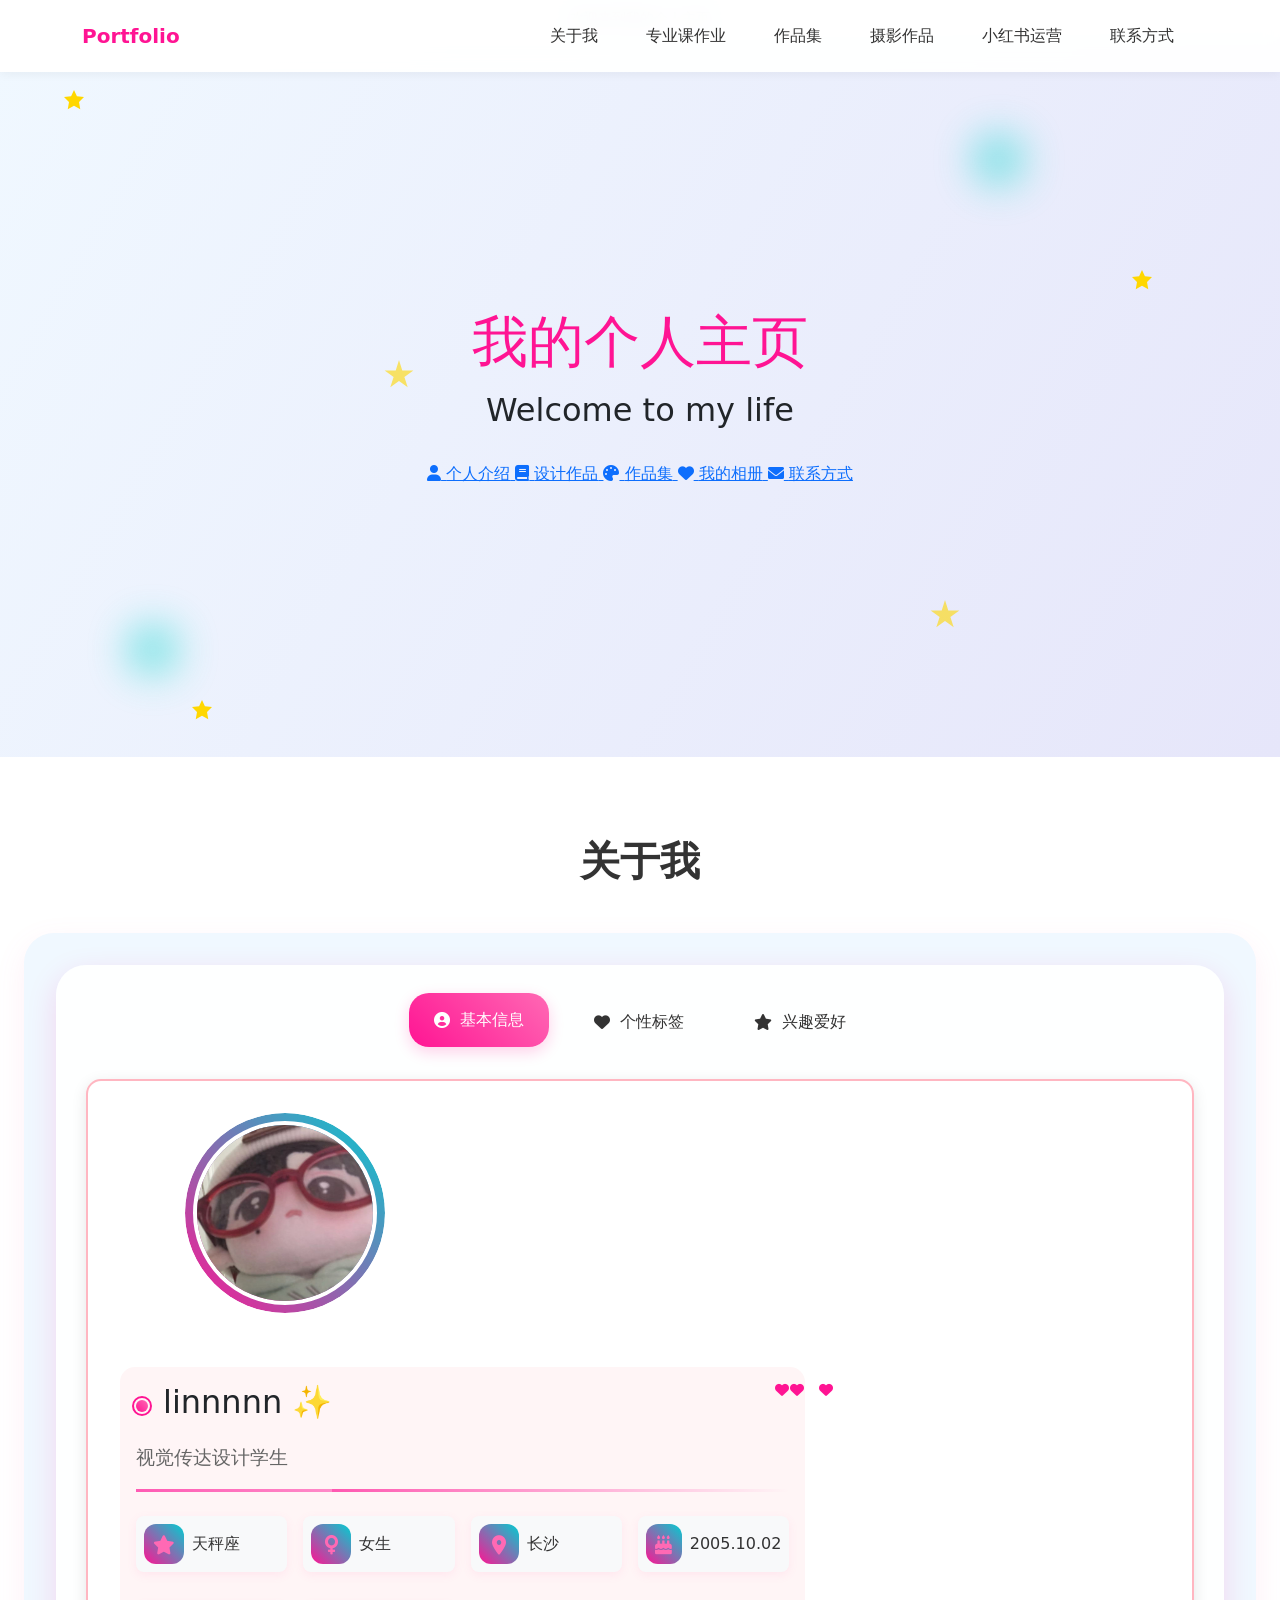
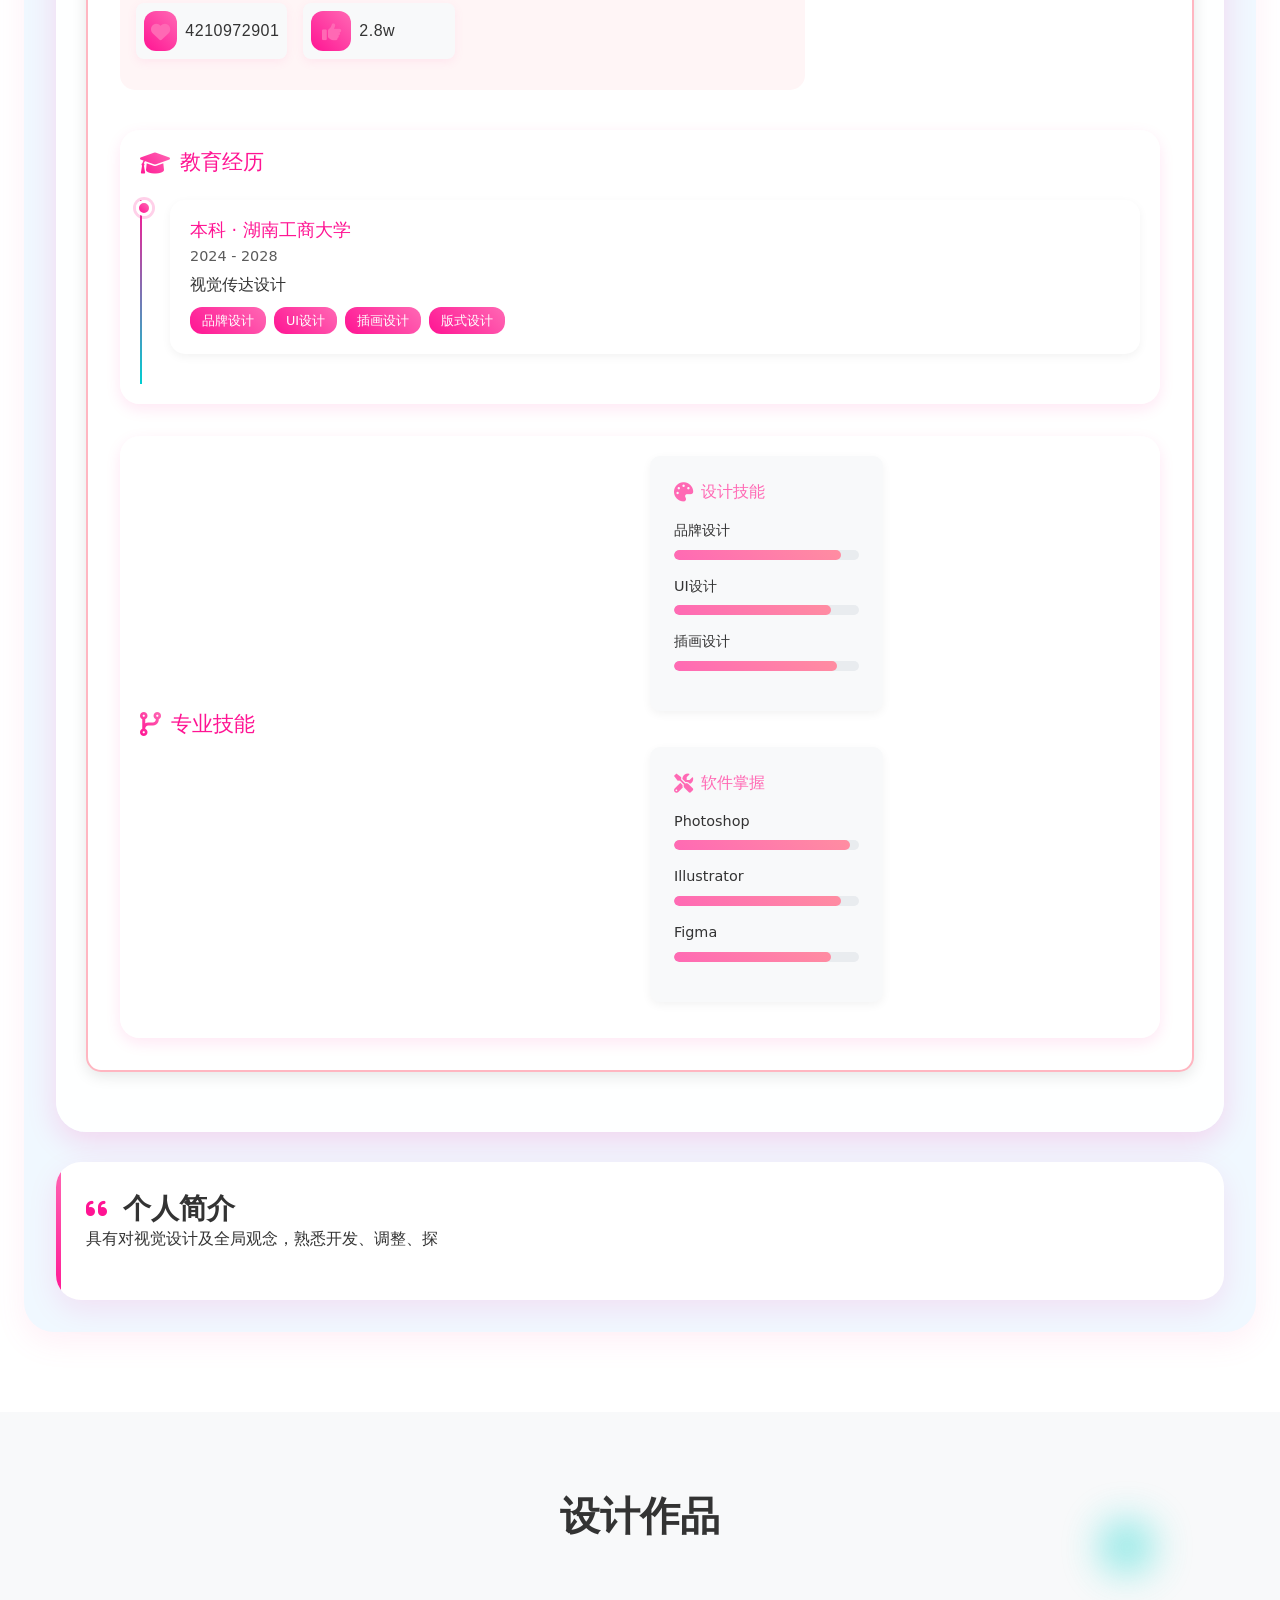
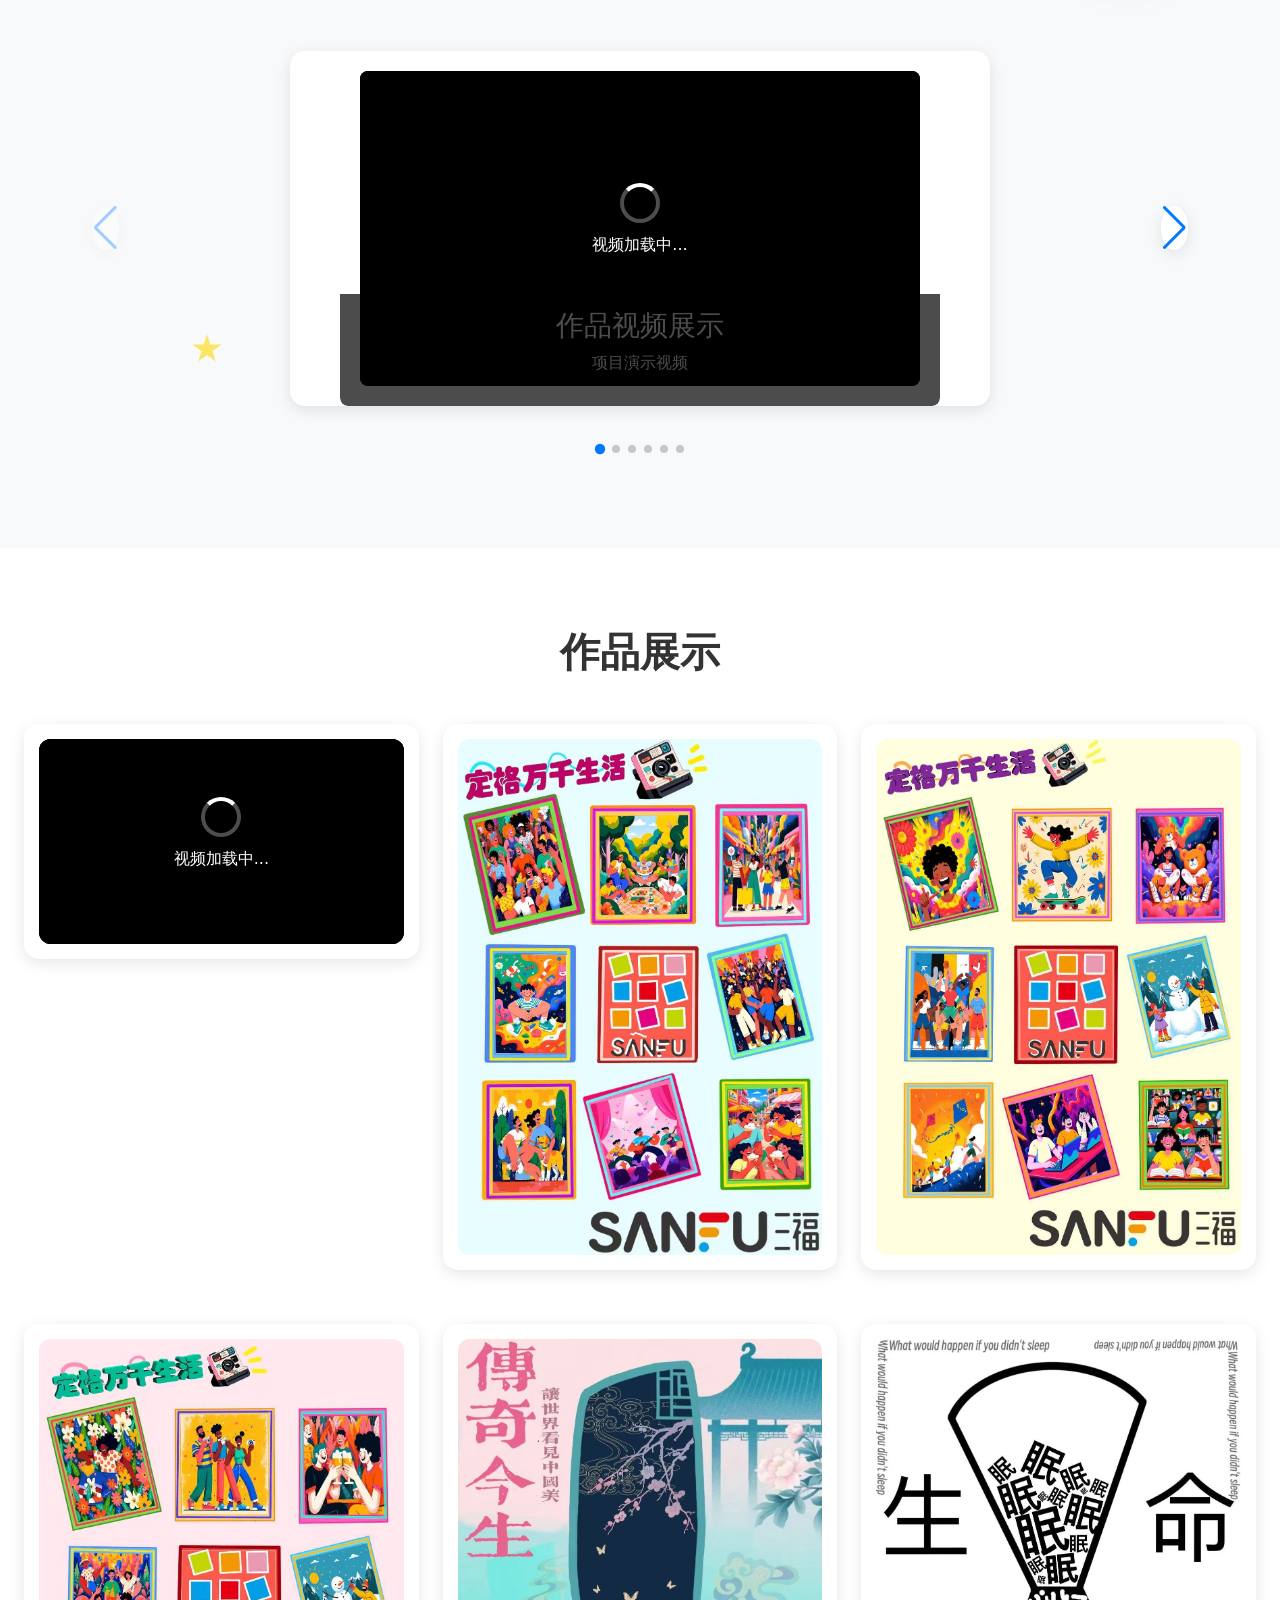
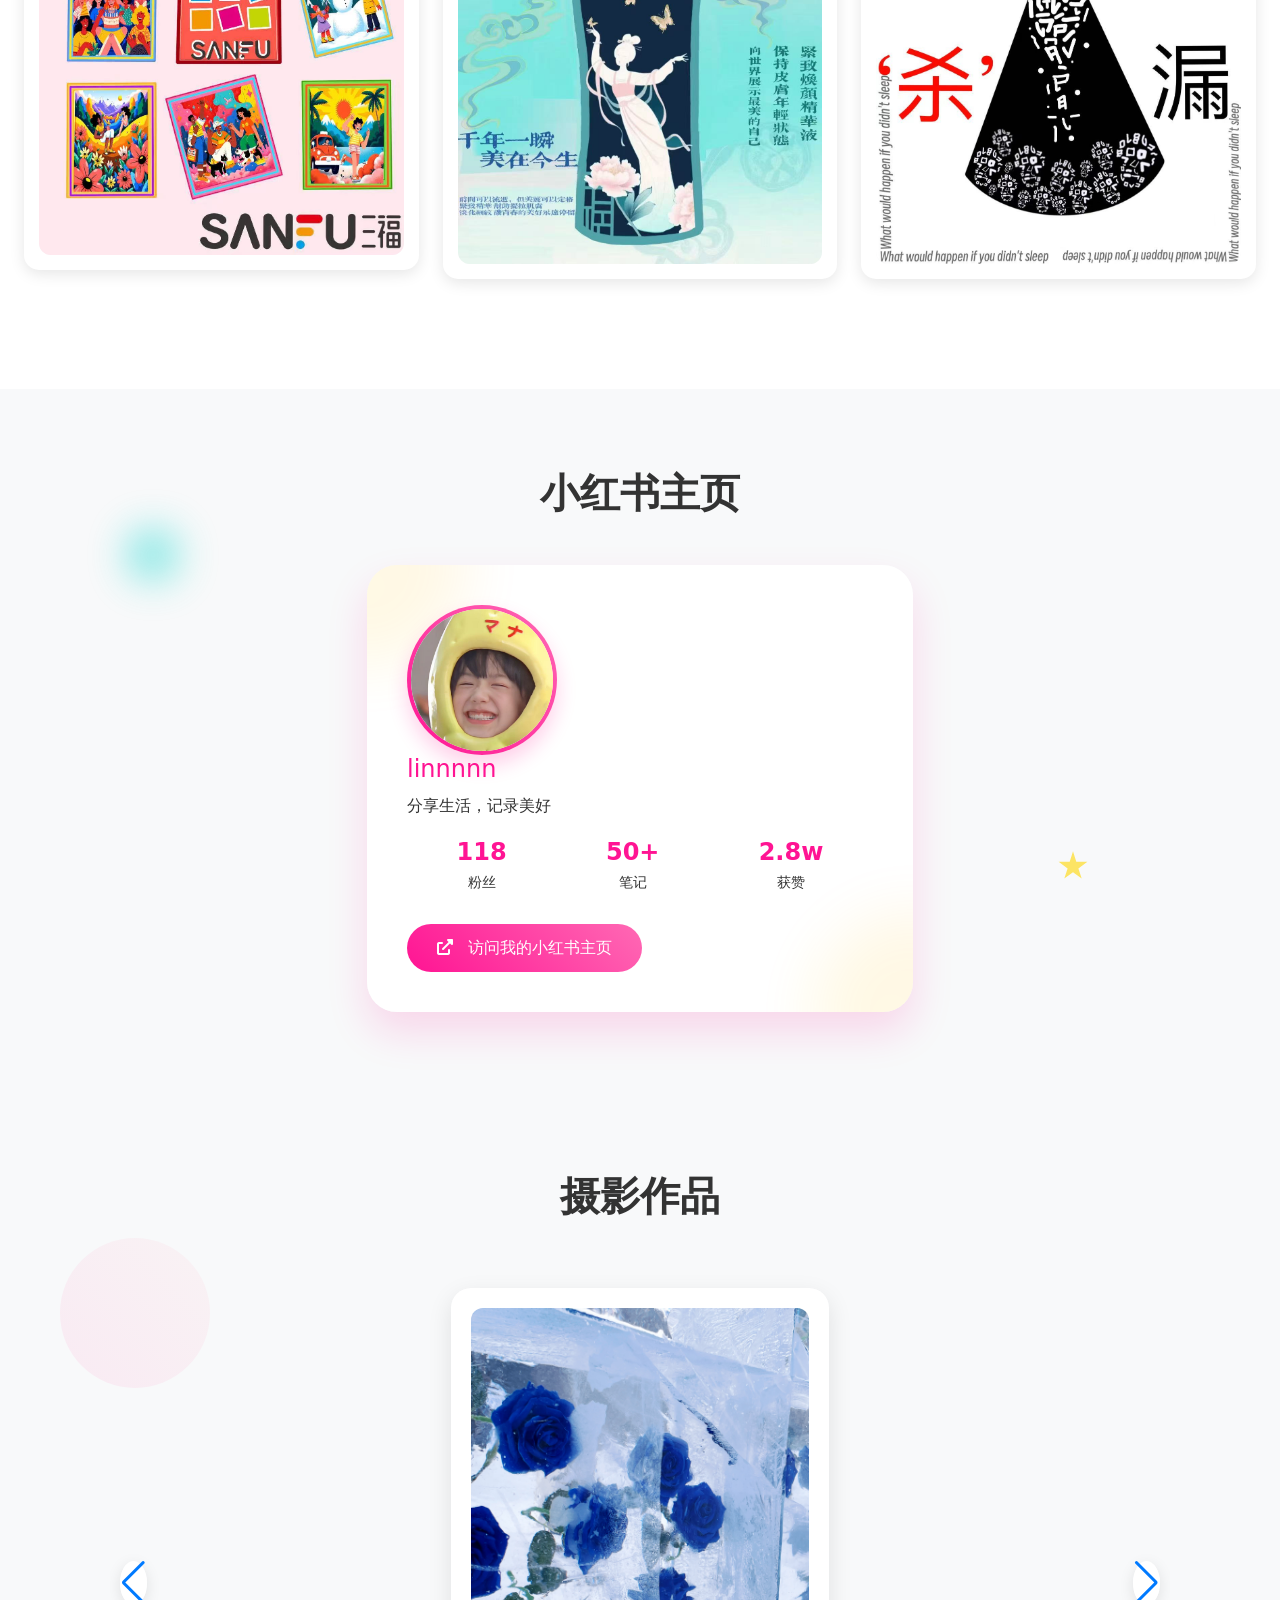
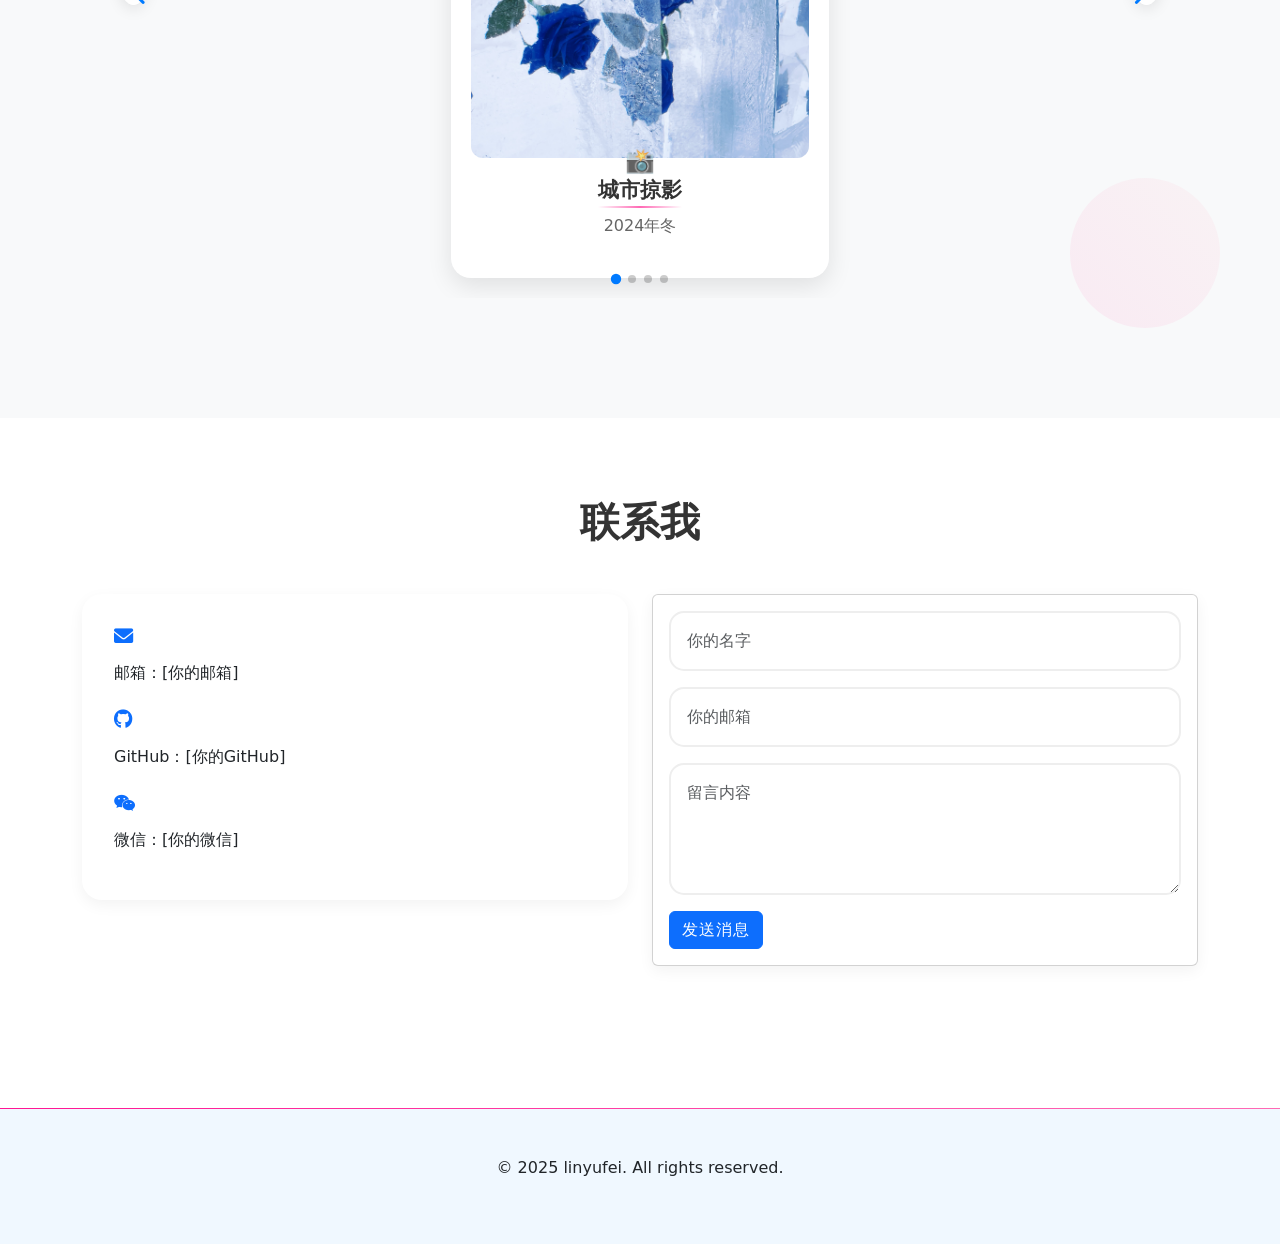
==== commit f4995859: "Initial commit" ====
--- a/index.html
+++ b/index.html
@@ -1150,7 +1150,7 @@
         <div class="container">
             <div class="row">
                 <div class="col-md-12 text-center">
-                    <p>&copy; 2025 [你的名字]. All rights reserved.</p>
+                    <p>&copy; 2025 linyufei. All rights reserved.</p>
                 </div>
             </div>
         </div>
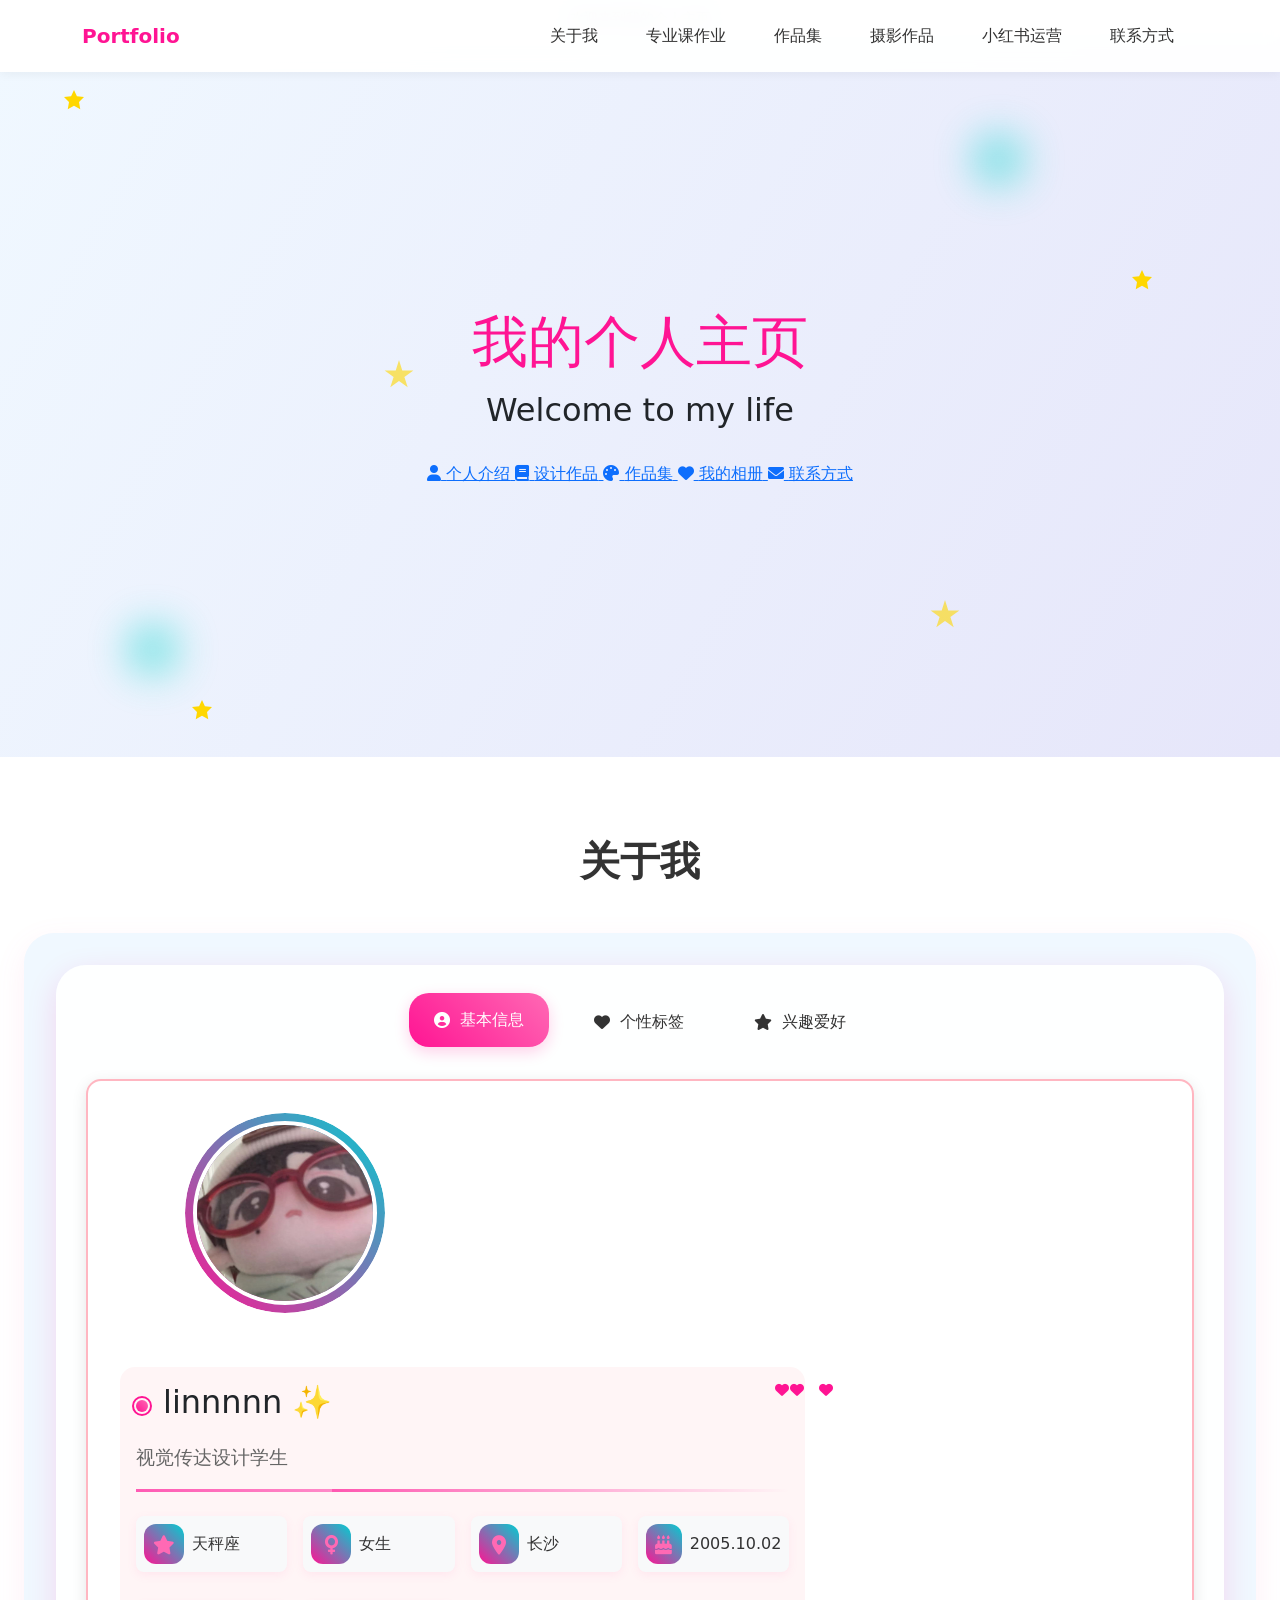
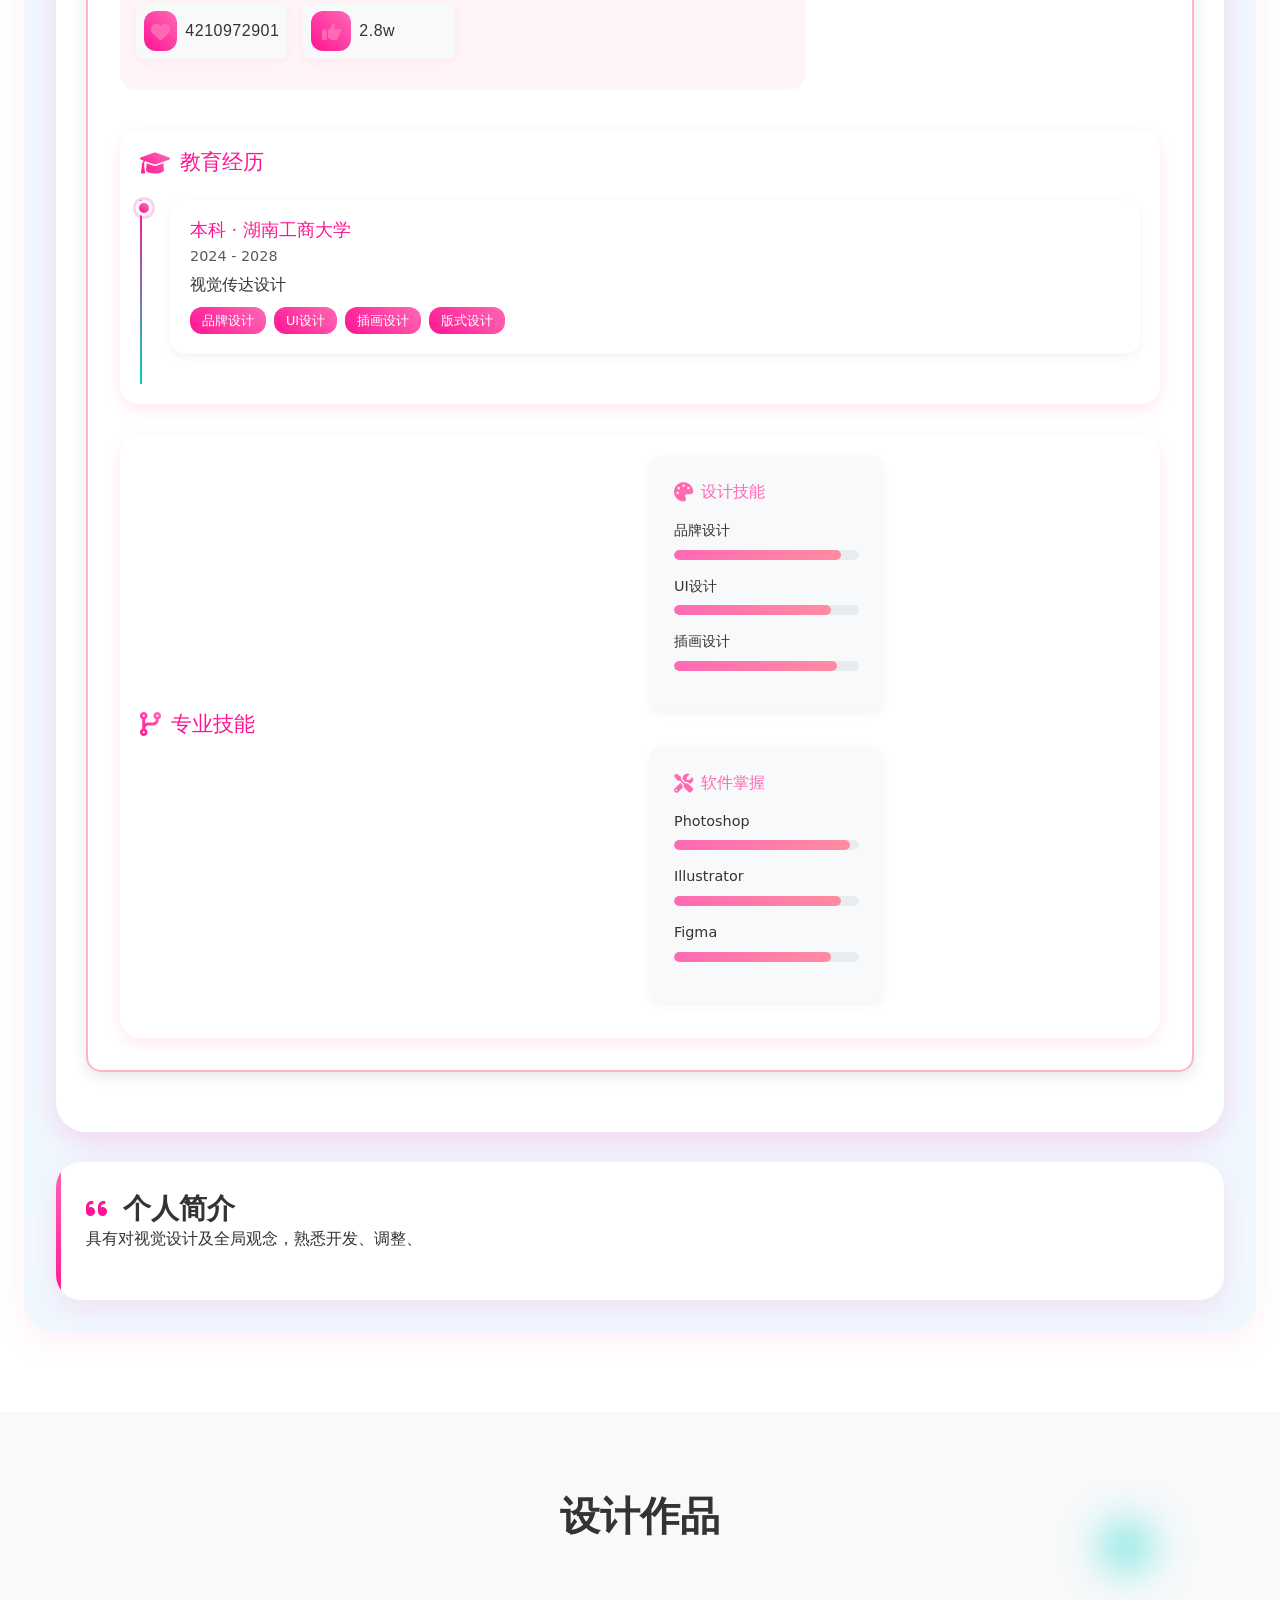
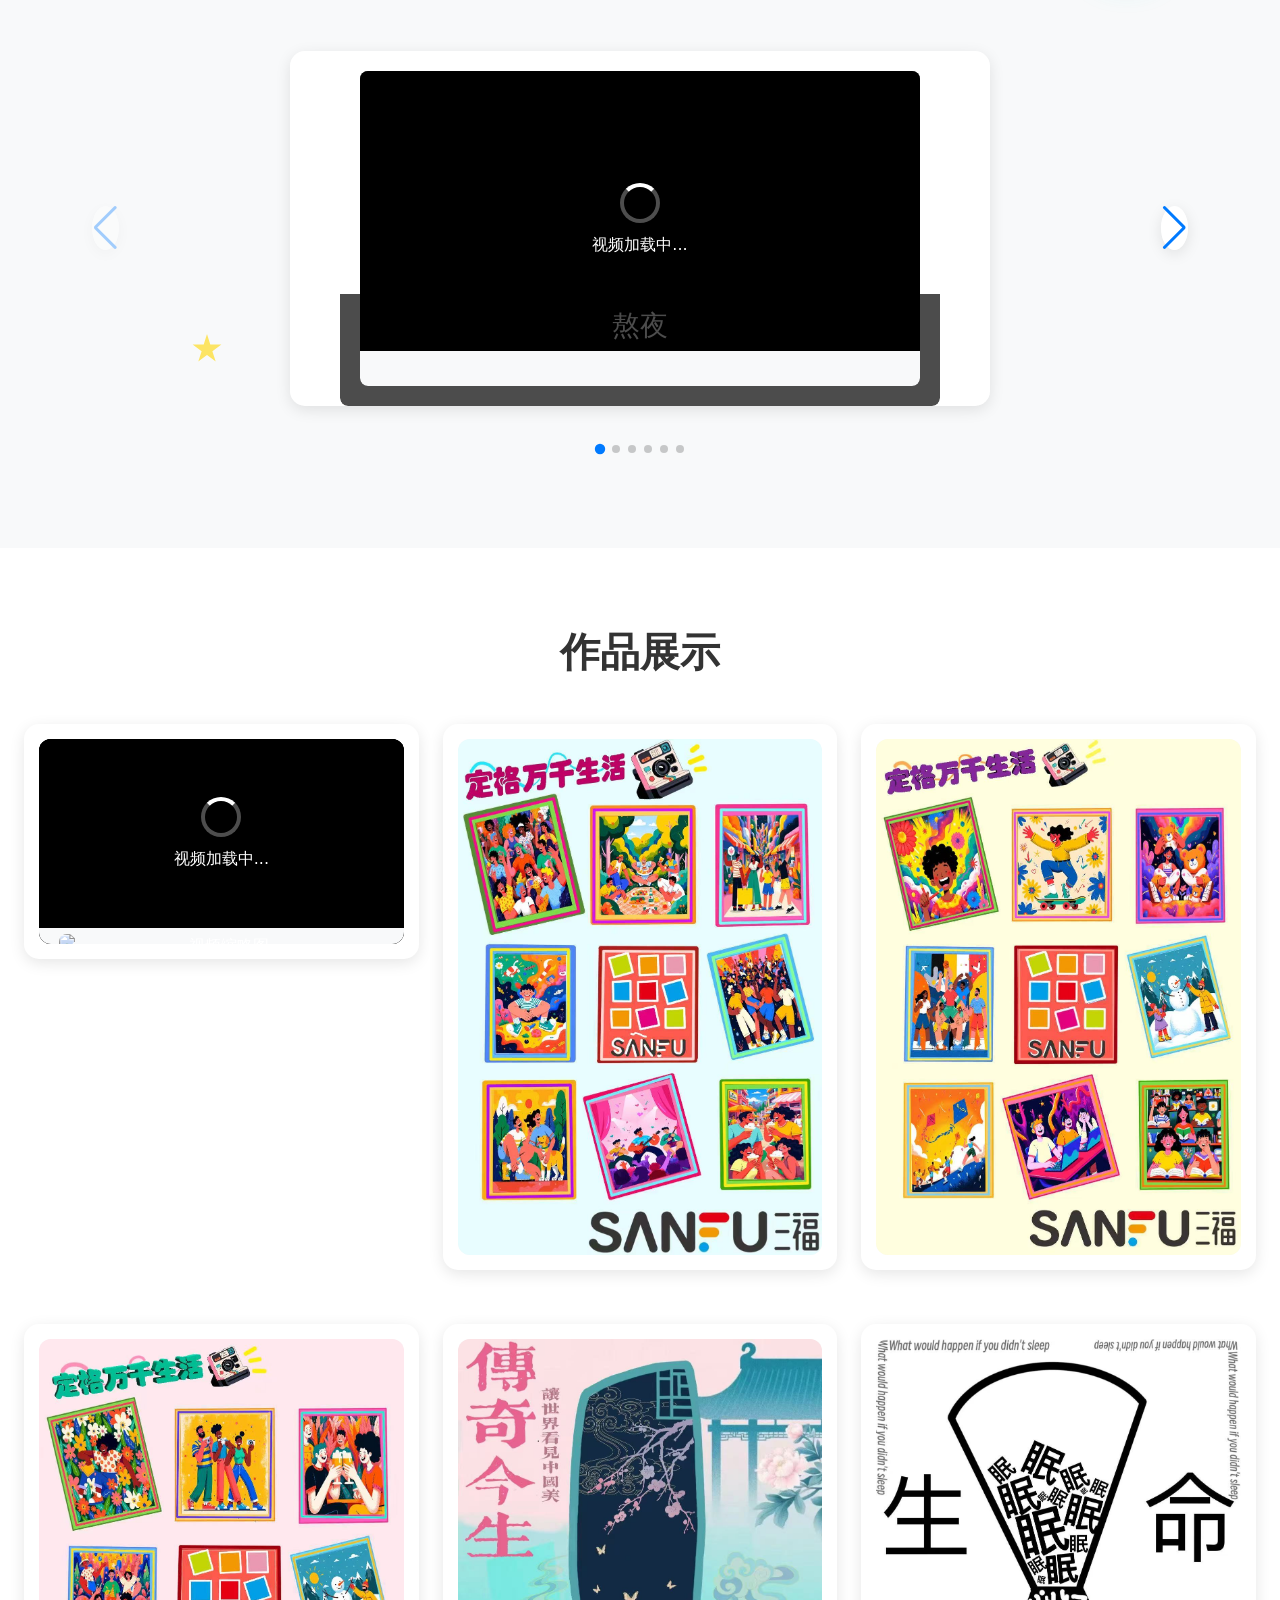
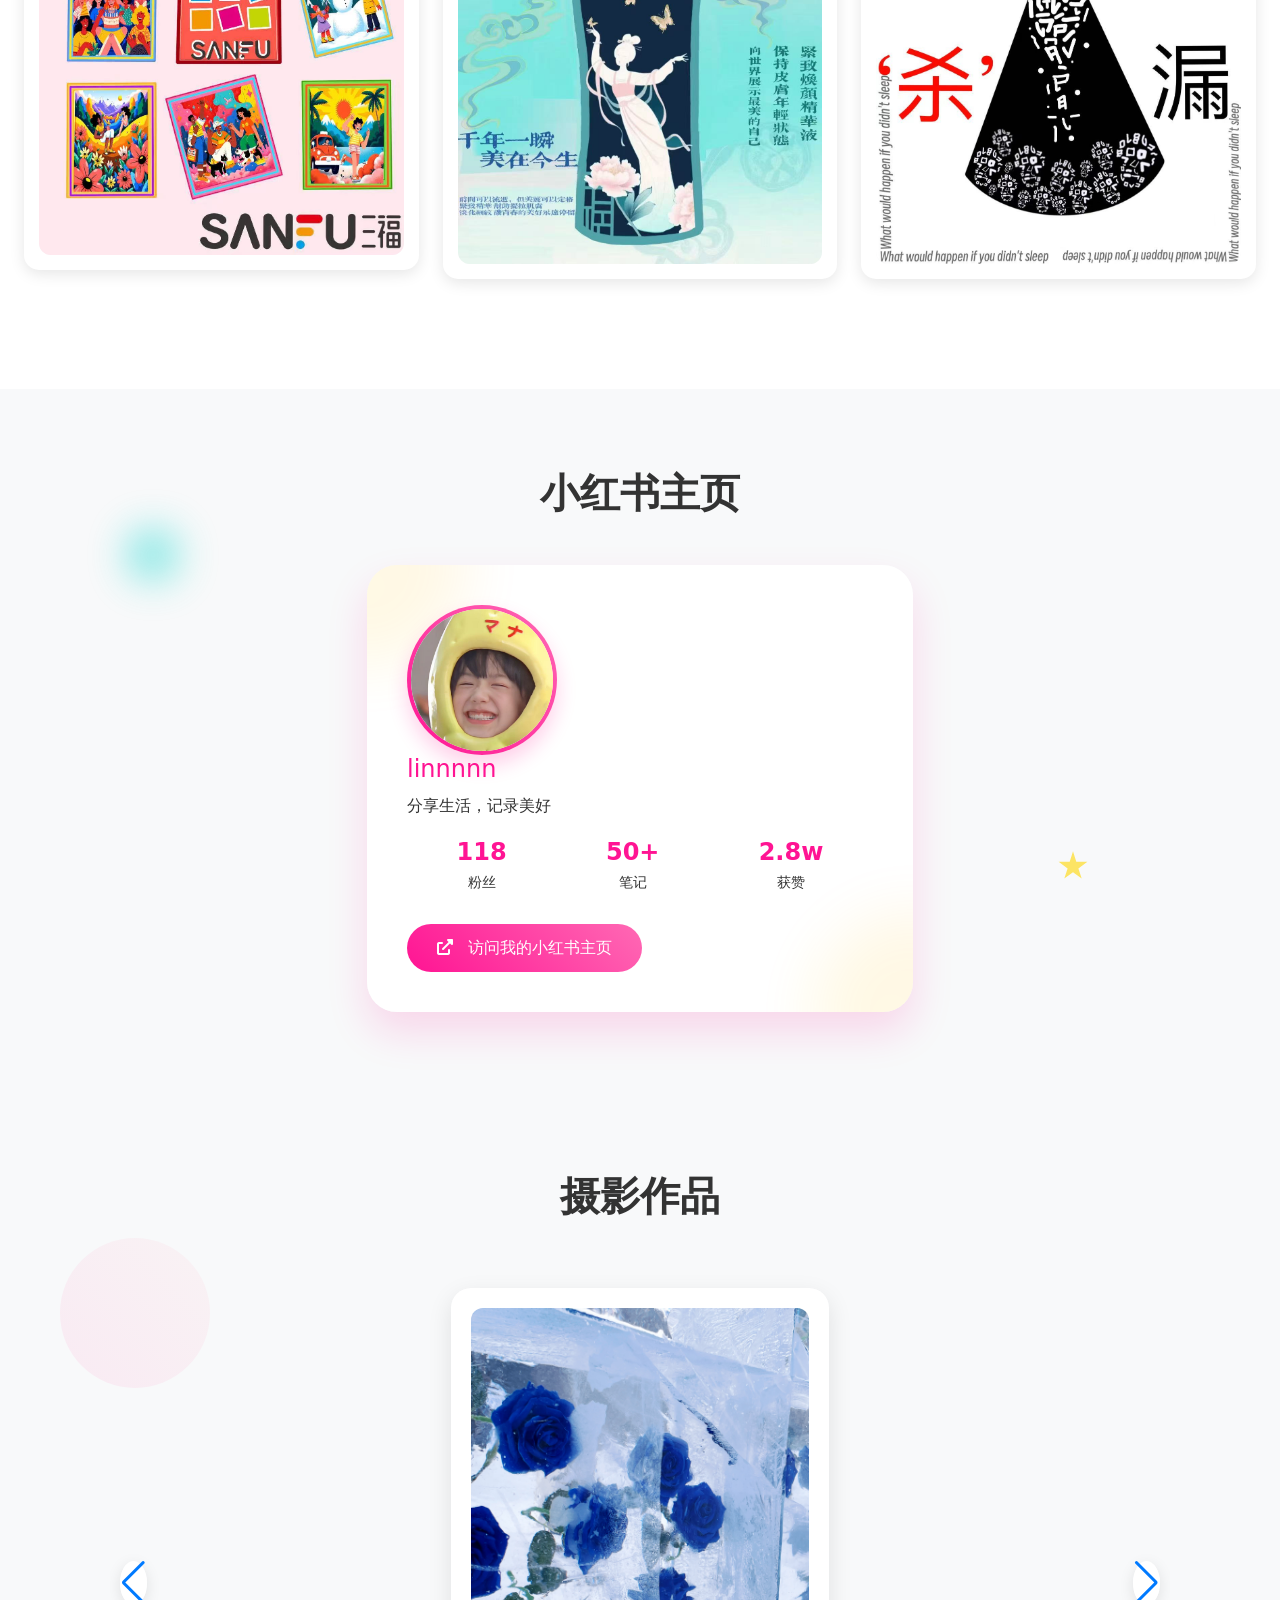
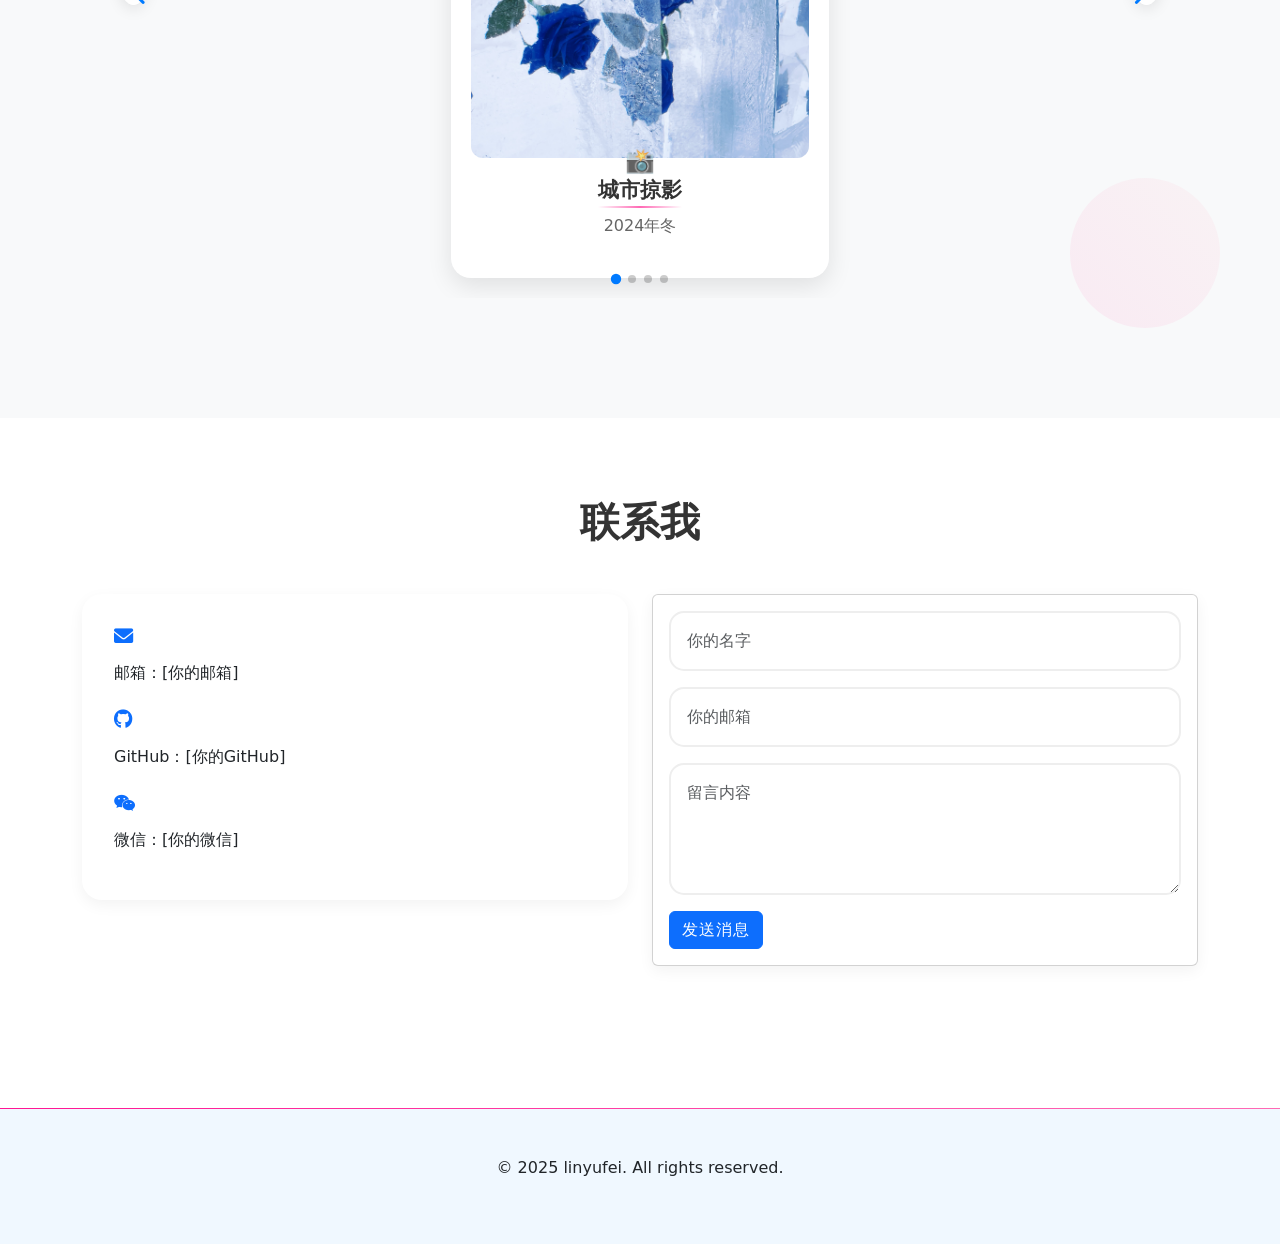
==== commit afc04b81: "Initial commit" ====
--- a/index.html
+++ b/index.html
@@ -111,23 +111,23 @@
                                         <div class="profile-avatar-container">
                                             <div class="profile-avatar">
                                                 <div class="main-avatar-container">
-                                                    <img src="照片1.jpg" alt="主头像" class="main-avatar">
-                                                    <div class="avatar-decoration"></div>
-                                                </div>
-                                                <div class="avatar-collection">
-                                                    <div class="mini-avatar-wrapper" data-tooltip="照片1">
-                                                        <div class="mini-avatar">
-                                                            <img src="照片1.jpg" alt="照片1">
-                                                        </div>
-                                                    </div>
-                                                    <div class="mini-avatar-wrapper" data-tooltip="照片2">
-                                                        <div class="mini-avatar">
-                                                            <img src="照片2.jpg" alt="照片2">
-                                                        </div>
-                                                    </div>
-                                                    <div class="mini-avatar-wrapper" data-tooltip="照片3">
-                                                        <div class="mini-avatar">
-                                                            <img src="照片3.jpg" alt="照片3">
+                                                                                            <img src="照片1.jpg" alt="主头像" class="main-avatar">
+                                        <div class="avatar-decoration"></div>
+                                    </div>
+                                    <div class="avatar-collection">
+                                        <div class="mini-avatar-wrapper" data-tooltip="照片1">
+                                            <div class="mini-avatar">
+                                                <img src="照片1.jpg" alt="照片1">
+                                            </div>
+                                        </div>
+                                        <div class="mini-avatar-wrapper" data-tooltip="照片2">
+                                            <div class="mini-avatar">
+                                                <img src="照片2.jpg" alt="照片2">
+                                            </div>
+                                        </div>
+                                        <div class="mini-avatar-wrapper" data-tooltip="照片3">
+                                            <div class="mini-avatar">
+                                                <img src="照片3.jpg" alt="照片3">
                                                         </div>
                                                     </div>
                                                 </div>
@@ -532,25 +532,23 @@
                                                 <div class="spinner"></div>
                                                 <p>视频加载中...</p>
                                             </div>
-                                            <video controls preload="metadata" controlsList="nodownload" class="project-video" poster="video-thumbnail.jpg">
-                                                <source src="./作品视频.mp4" type="video/mp4">
-                                                <source src="./作品视频.webm" type="video/webm">
-                                                <source src="./作品视频.ogv" type="video/ogg">
-                                                <div class="video-fallback">
-                                                    <img src="video-thumbnail.jpg" alt="视频缩略图" class="fallback-img">
-                                                    <div class="fallback-message">
-                                                        <i class="fas fa-exclamation-circle"></i>
-                                                        <p>抱歉，视频无法播放</p>
-                                                        <a href="./作品视频.mp4" class="btn btn-primary btn-sm" download>
-                                                            <i class="fas fa-download"></i> 下载视频
-                                                        </a>
-                                                    </div>
-                                                </div>
+                                            <video controls preload="metadata" controlsList="nodownload" class="project-video">
+                                                <source src="熬夜.mp4" type="video/mp4">
+                                                您的浏览器不支持视频播放。
                                             </video>
+                                            <div class="video-fallback">
+                                                <div class="fallback-message">
+                                                    <i class="fas fa-exclamation-circle"></i>
+                                                    <p>抱歉，视频无法播放</p>
+                                                    <a href="熬夜.mp4" class="btn btn-primary btn-sm" download>
+                                                        <i class="fas fa-download"></i> 下载视频
+                                                    </a>
+                                                </div>
+                                            </div>
                                         </div>
                                         <div class="project-overlay">
-                                            <h3>作品视频展示</h3>
-                                            <p>项目演示视频</p>
+                                            <h3>熬夜</h3>
+                                            <p>创意短视频作品</p>
                                         </div>
                                     </div>
                                 </div>
@@ -809,17 +807,18 @@
                                         <div class="spinner"></div>
                                         <p>视频加载中...</p>
                                     </div>
-                                    <video class="img-fluid" controls preload="metadata" controlsList="nodownload" poster="video-thumbnail.jpg">
-                                        <source src="./熬夜.mp4" type="video/mp4">
-                                        <source src="./熬夜.webm" type="video/webm">
-                                        <source src="./熬夜.ogv" type="video/ogg">
+                                    <video class="img-fluid" controls preload="metadata" controlsList="nodownload">
+                                        <source src="熬夜.mp4" type="video/mp4">
+                                        <source src="熬夜.webm" type="video/webm">
+                                        <source src="熬夜.ogv" type="video/ogg">
+                                        您的浏览器不支持视频播放。
                                     </video>
                                     <div class="video-fallback">
                                         <img src="video-thumbnail.jpg" alt="视频缩略图" class="fallback-img">
                                         <div class="fallback-message">
                                             <i class="fas fa-exclamation-circle"></i>
                                             <p>抱歉，视频无法播放</p>
-                                            <a href="./熬夜.mp4" class="btn btn-primary btn-sm" download>
+                                            <a href="熬夜.mp4" class="btn btn-primary btn-sm" download>
                                                 <i class="fas fa-download"></i> 下载视频
                                             </a>
                                         </div>
--- a/styles.css
+++ b/styles.css
@@ -485,7 +485,7 @@
     position: absolute;
     width: 100px;
     height: 100px;
-    background: url('star.svg') no-repeat center;
+    background: url('/DJ.LIN/star.svg') no-repeat center;
     opacity: 0.1;
 }
 
@@ -1651,7 +1651,9 @@
     font-size: 1.5rem;
     background: var(--gradient-1);
     -webkit-background-clip: text;
+    background-clip: text;
     -webkit-text-fill-color: transparent;
+    color: transparent;
 }
 
 .timeline-container {
@@ -1979,6 +1981,15 @@
     aspect-ratio: 16/9;
 }
 
+.video-wrapper video {
+    width: 100%;
+    height: 100%;
+    object-fit: contain;
+    background: #000;
+    opacity: 0;
+    transition: opacity 0.3s ease;
+}
+
 .video-loading {
     position: absolute;
     top: 0;
@@ -1992,6 +2003,43 @@
     background: rgba(0, 0, 0, 0.7);
     color: white;
     z-index: 2;
+}
+
+.video-fallback {
+    position: absolute;
+    top: 0;
+    left: 0;
+    width: 100%;
+    height: 100%;
+    display: none;
+    flex-direction: column;
+    align-items: center;
+    justify-content: center;
+    background: rgba(0, 0, 0, 0.8);
+    color: white;
+    z-index: 2;
+}
+
+.fallback-message {
+    text-align: center;
+}
+
+.fallback-message i {
+    font-size: 2rem;
+    margin-bottom: 1rem;
+    color: #ff69b4;
+}
+
+.fallback-message .btn {
+    margin-top: 1rem;
+    background: #ff69b4;
+    border: none;
+    transition: all 0.3s ease;
+}
+
+.fallback-message .btn:hover {
+    transform: translateY(-2px);
+    background: #ff4d94;
 }
 
 .spinner {
@@ -2006,35 +2054,6 @@
 
 @keyframes spin {
     to { transform: rotate(360deg); }
-}
-
-.video-fallback {
-    position: absolute;
-    top: 0;
-    left: 0;
-    width: 100%;
-    height: 100%;
-    background: rgba(0, 0, 0, 0.8);
-    display: none;
-    flex-direction: column;
-    align-items: center;
-    justify-content: center;
-    padding: 20px;
-    text-align: center;
-    z-index: 3;
-}
-
-/* 视频样式 */
-.video-wrapper video {
-    width: 100%;
-    height: 100%;
-    object-fit: contain;
-    background: #000;
-}
-
-.portfolio-item.video-item .portfolio-image {
-    background: #000;
-    padding: 0;
 }
 
 /* 视频控件样式优化 */
